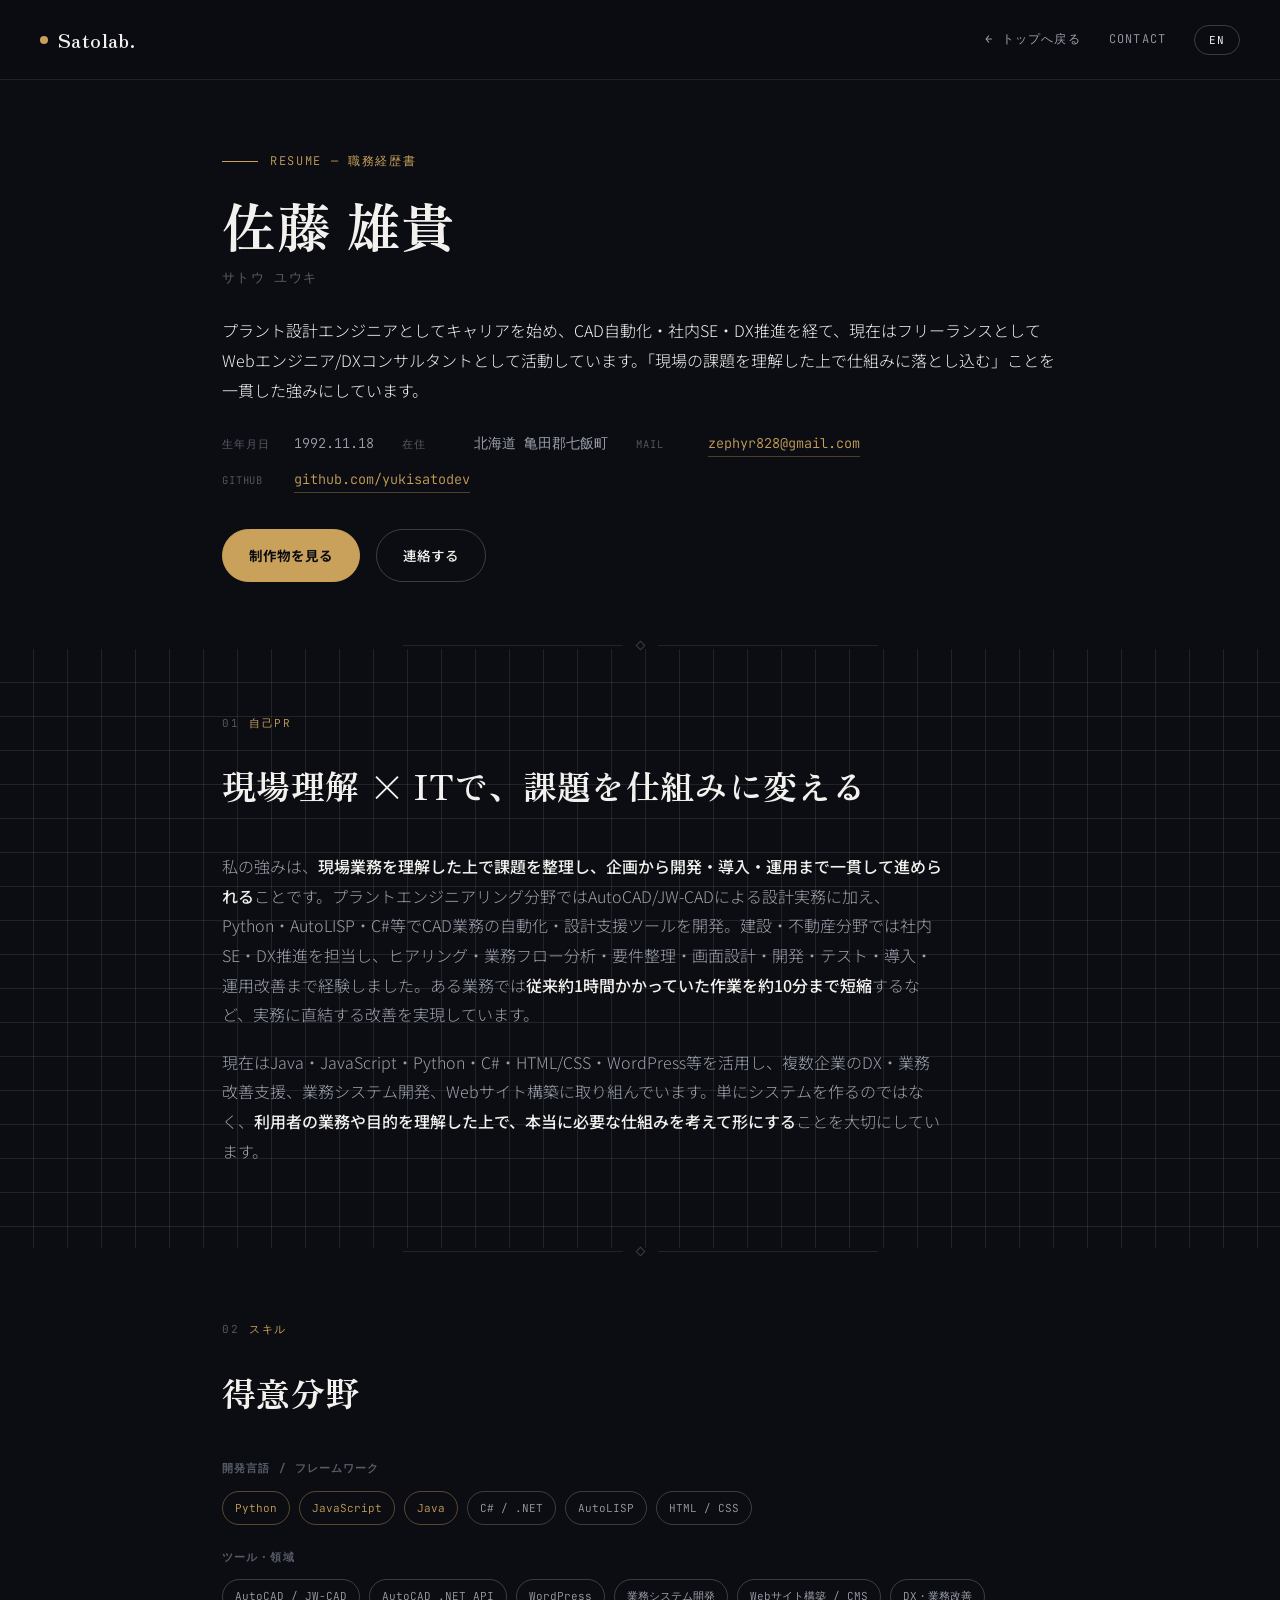
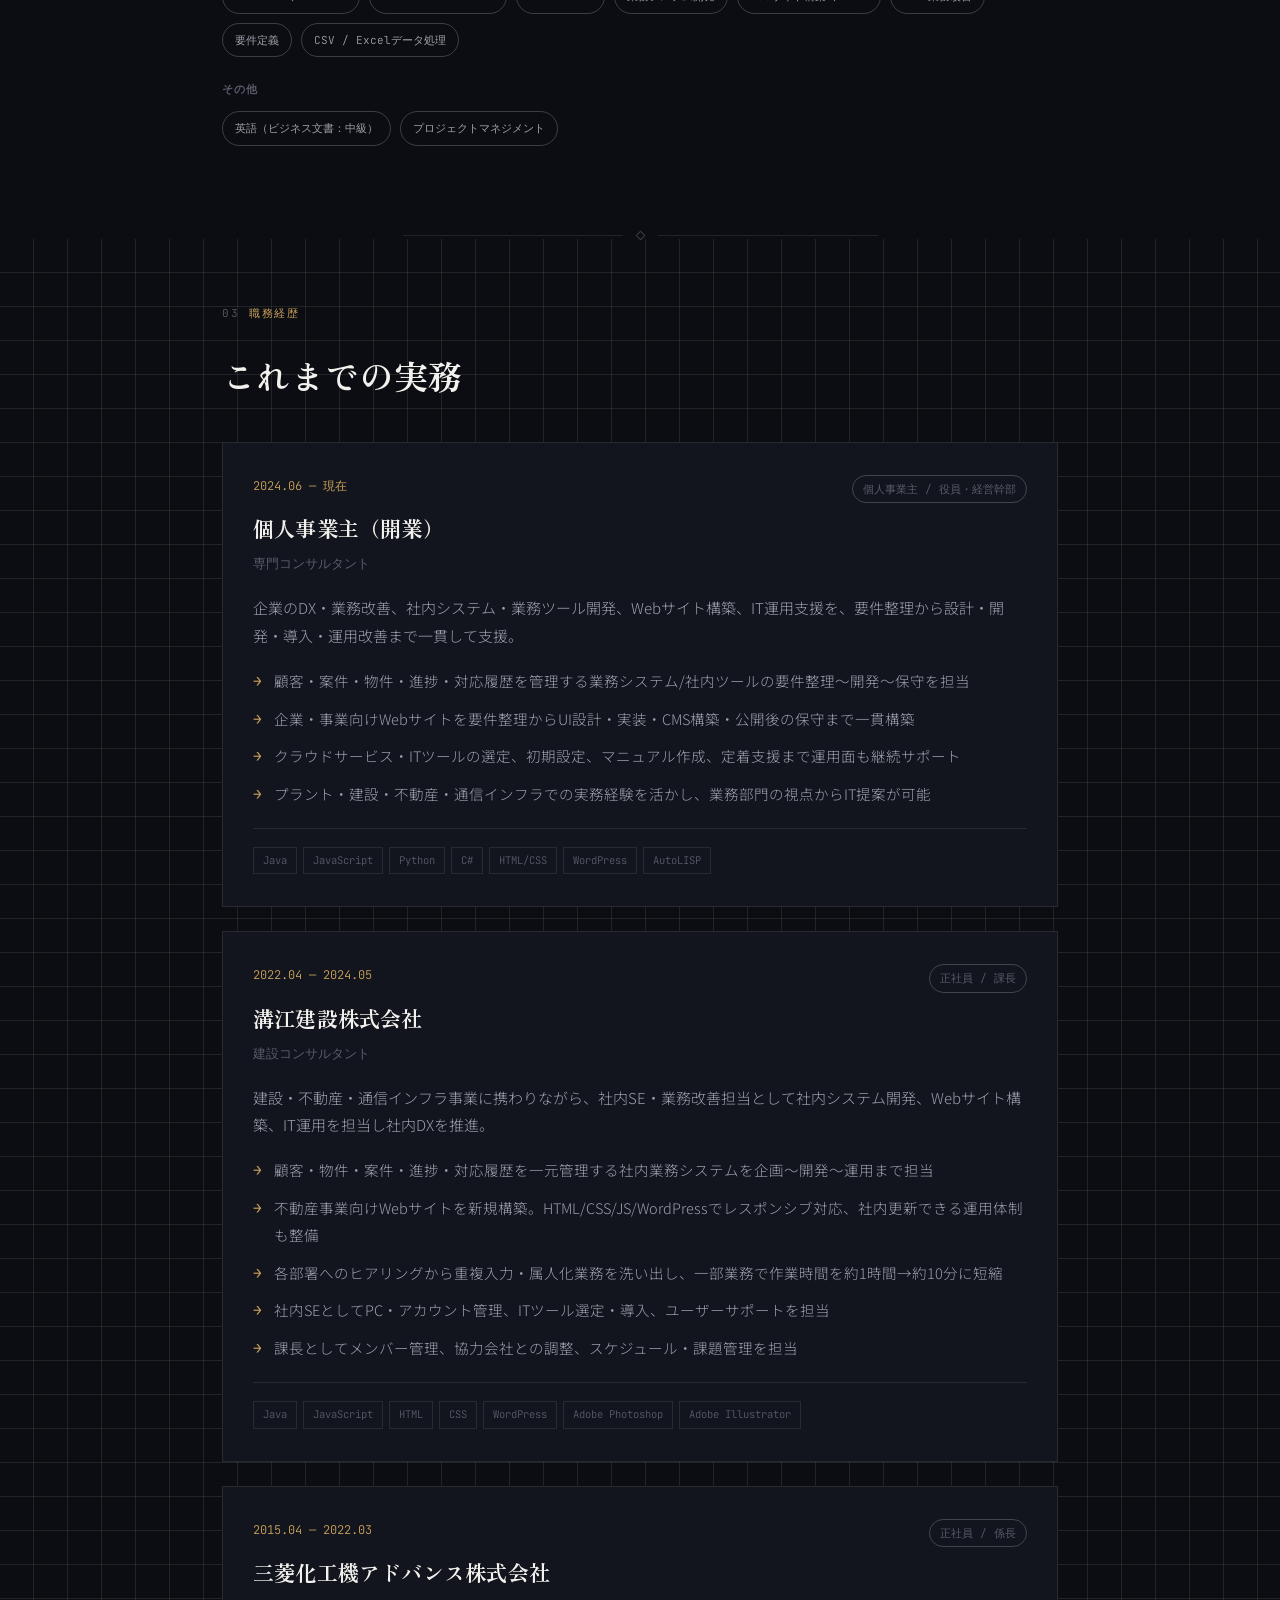
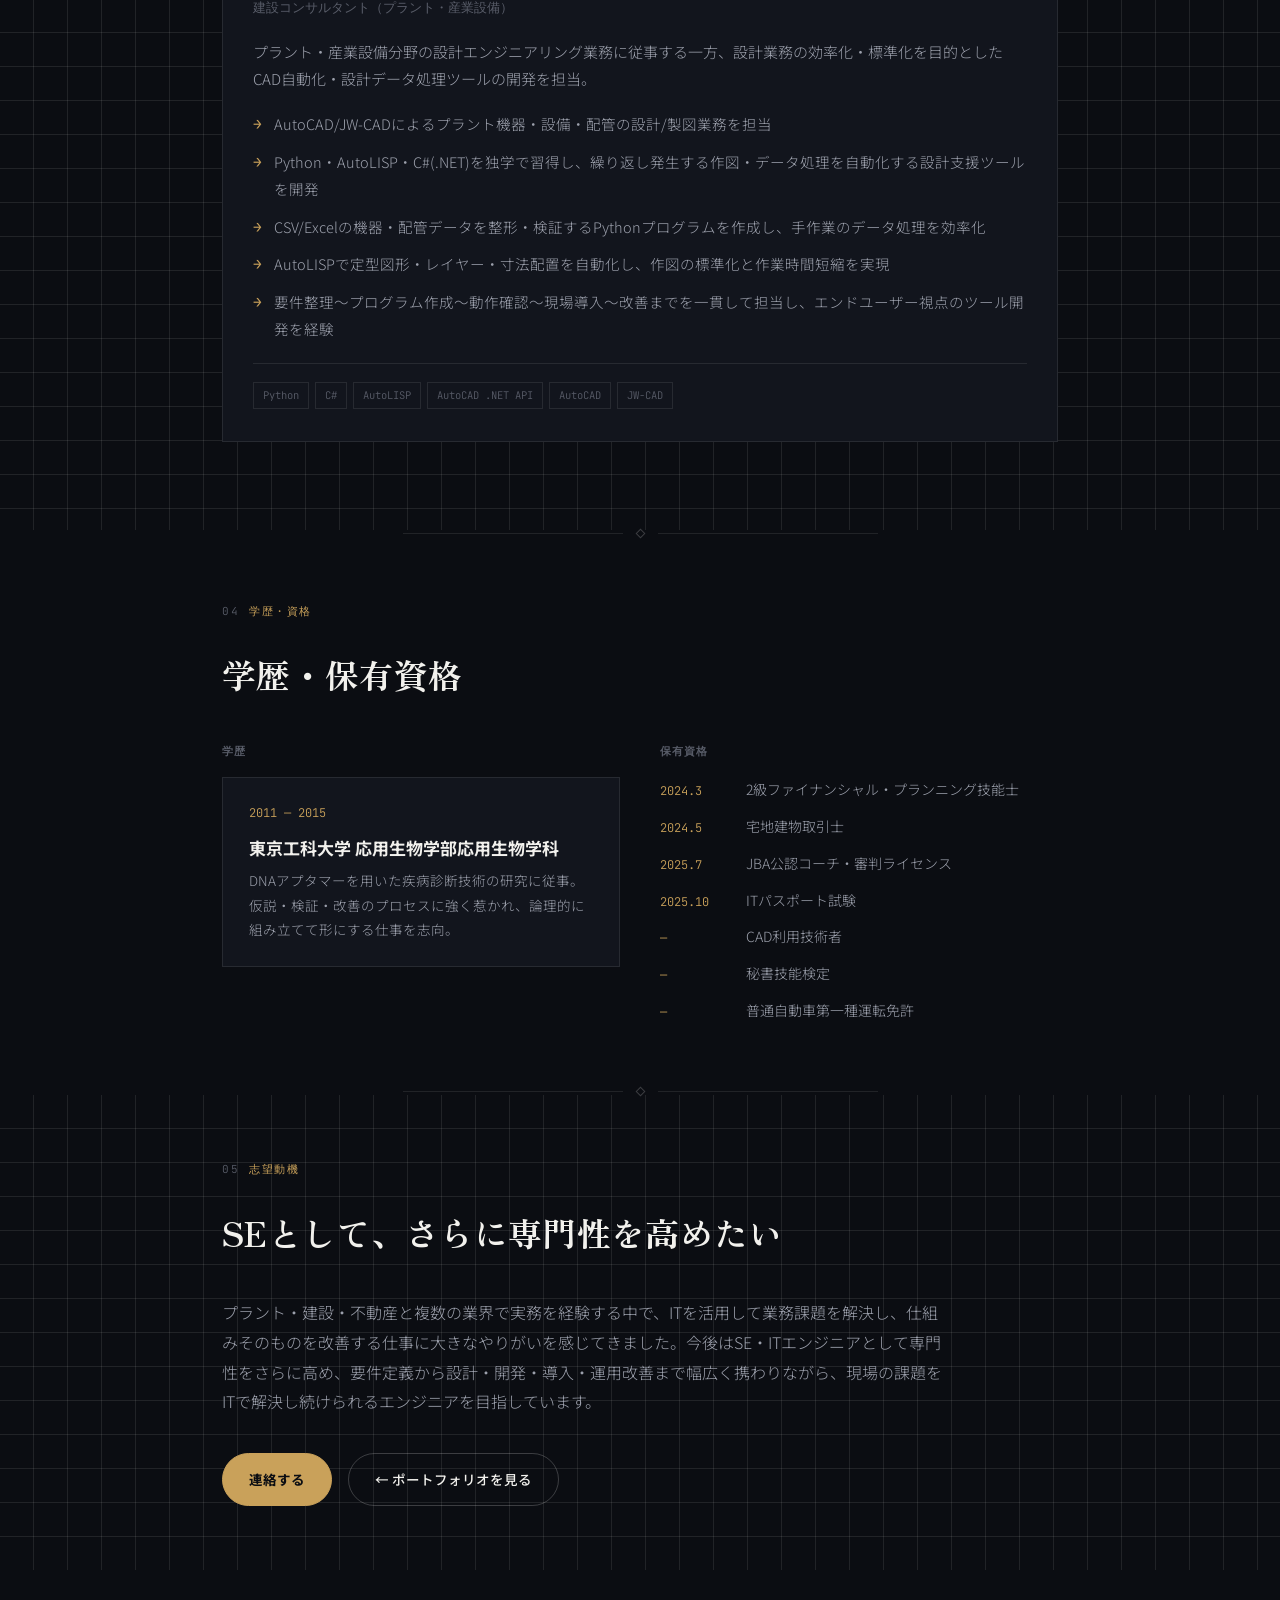
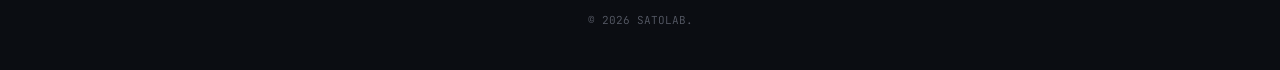
==== resume.html @ 54c731e6 "Add detailed resume page linked from About section Adds resume.html with full work history, skills, " ====
<!DOCTYPE html>
<html lang="ja">
<head>
<meta charset="UTF-8">
<meta name="viewport" content="width=device-width, initial-scale=1.0">
<title>Resume | Satolab.</title>
<meta name="description" content="佐藤雄貴 職務経歴書 — プラント設計エンジニアから社内SE・DX推進、フリーランスのWebエンジニアへ。">
<link rel="preconnect" href="https://fonts.googleapis.com">
<link rel="preconnect" href="https://fonts.gstatic.com" crossorigin>
<link href="https://fonts.googleapis.com/css2?family=Zen+Old+Mincho:wght@500;700;900&family=Noto+Sans+JP:wght@300;400;500;700&family=JetBrains+Mono:wght@400;500;700&display=swap" rel="stylesheet">
<style>
  :root{
    --bg:#0B0D12;
    --panel:#12151D;
    --panel-2:#171B26;
    --ink:#F2F1ED;
    --ink-muted:#9CA0AC;
    --ink-faint:#585C68;
    --line: rgba(255,255,255,0.09);
    --line-strong: rgba(255,255,255,0.20);
    --accent:#C9A15A;
    --accent-soft: rgba(201,161,90,0.14);
    --steel:#6E93E8;
    --term-green:#8FD7A4;
    --radius:3px;
    --maxw:900px;
  }
  *{box-sizing:border-box;}
  html{scroll-behavior:smooth;}
  body{
    margin:0; background:var(--bg); color:var(--ink);
    font-family:'Noto Sans JP',sans-serif; font-weight:300;
    line-height:1.85; -webkit-font-smoothing:antialiased;
  }
  body.lang-en .ja{display:none;}
  body.lang-en .en{display:inline;}
  body:not(.lang-en) .en{display:none;}
  body.lang-en .ja-block{display:none;}
  body:not(.lang-en) .en-block{display:none;}

  ::selection{ background:var(--accent); color:#0B0D12; }

  h1,h2,h3,.display{
    font-family:'Zen Old Mincho',serif; font-weight:700; margin:0; letter-spacing:0.01em;
  }
  .mono{ font-family:'JetBrains Mono',monospace; }
  a{ color:inherit; }

  .reveal{ opacity:0; transform:translateY(26px); transition:opacity .8s ease, transform .8s ease; }
  .reveal.show{ opacity:1; transform:translateY(0); }
  @media (prefers-reduced-motion: reduce){ .reveal{ opacity:1; transform:none; transition:none; } }

  /* nav */
  .progress-line{
    position:fixed; top:0; left:0; height:2px; background:linear-gradient(90deg, var(--accent), var(--steel));
    z-index:70; width:0%; transition: width .1s linear;
  }
  nav{
    position:fixed; top:0; left:0; right:0; z-index:60;
    display:flex; align-items:center; justify-content:space-between;
    padding:22px 40px;
    background: rgba(11,13,18,0.82); backdrop-filter: blur(10px);
    border-bottom:1px solid var(--line);
  }
  .brand{
    font-family:'Zen Old Mincho',serif; font-weight:700; font-size:19px; letter-spacing:0.02em;
    display:flex; align-items:center; gap:10px; text-decoration:none; color:var(--ink);
  }
  .brand .mark{ width:8px; height:8px; border-radius:50%; background:var(--accent); display:inline-block; }
  .nav-links{ display:flex; gap:28px; align-items:center; }
  .nav-links a{
    text-decoration:none; color:var(--ink-muted); font-size:12px;
    font-family:'JetBrains Mono',monospace; letter-spacing:0.1em; text-transform:uppercase;
    transition: color .25s ease;
  }
  .nav-links a:hover{ color:var(--accent); }
  #langToggle{
    background:transparent; border:1px solid var(--line-strong); color:var(--ink);
    font-family:'JetBrains Mono',monospace; font-size:11px; letter-spacing:0.08em;
    padding:7px 14px; cursor:pointer; border-radius:999px; transition:all .25s ease;
  }
  #langToggle:hover{ border-color:var(--accent); color:var(--accent); }
  #langToggle:focus-visible, a:focus-visible, button:focus-visible{ outline:2px solid var(--steel); outline-offset:2px; }
  @media (max-width:560px){ .nav-links a{ display:none; } }

  /* header */
  .rhead{ max-width:var(--maxw); margin:0 auto; padding:150px 32px 60px; }
  .rhead-eyebrow{
    font-family:'JetBrains Mono',monospace; font-size:12px; letter-spacing:0.14em; color:var(--accent);
    display:flex; align-items:center; gap:12px; margin-bottom:22px;
  }
  .rhead-eyebrow .rule{ width:36px; height:1px; background:var(--accent); }
  .rhead h1{ font-size:clamp(34px,6vw,54px); line-height:1.15; margin-bottom:10px; }
  .rhead .kana{ font-family:'JetBrains Mono',monospace; font-size:13px; color:var(--ink-faint); letter-spacing:0.1em; margin-bottom:26px; }
  .meta-row{ display:flex; flex-wrap:wrap; gap:10px 28px; margin-top:26px; }
  .meta-item{ font-size:13.5px; color:var(--ink-muted); display:flex; gap:8px; align-items:baseline; }
  .meta-item .k{ font-family:'JetBrains Mono',monospace; font-size:10.5px; color:var(--ink-faint); letter-spacing:0.08em; text-transform:uppercase; min-width:64px; display:inline-block; }
  .meta-item a{ color:var(--accent); text-decoration:none; border-bottom:1px solid rgba(201,161,90,0.35); }
  .meta-item a:hover{ border-color:var(--accent); }
  .hero-ctas{ display:flex; gap:16px; margin-top:36px; flex-wrap:wrap; }
  .btn{
    display:inline-flex; align-items:center; gap:10px;
    padding:13px 26px; border-radius:999px; border:1px solid var(--line-strong);
    font-size:13.5px; font-weight:500; text-decoration:none; cursor:pointer;
    background:transparent; color:var(--ink);
    transition: border-color .25s ease, transform .25s ease, background .25s ease;
  }
  .btn:hover{ border-color:var(--accent); transform:translateY(-2px); }
  .btn.primary{ background:var(--accent); color:#0B0D12; border-color:var(--accent); font-weight:700; }
  .btn.primary:hover{ background:#dab46c; }

  /* fine grid texture */
  .texture{
    background-image:
      linear-gradient(var(--line) 1px, transparent 1px),
      linear-gradient(90deg, var(--line) 1px, transparent 1px);
    background-size: 34px 34px;
    background-position: -1px -1px;
  }

  /* sections */
  .sheet{ max-width:var(--maxw); margin:0 auto; padding:64px 32px; }
  .divider{
    display:flex; align-items:center; justify-content:center; gap:14px;
    padding:0; max-width:var(--maxw); margin:0 auto;
  }
  .divider .seg{ height:1px; flex:1; background:var(--line); max-width:220px; }
  .divider .diamond{ width:7px; height:7px; border:1px solid var(--line-strong); transform:rotate(45deg); }
  .eyebrow{
    font-family:'JetBrains Mono',monospace; font-size:11px; letter-spacing:0.14em; color:var(--accent);
    display:flex; align-items:center; gap:10px; margin-bottom:22px; text-transform:uppercase;
  }
  .eyebrow .n{ color:var(--ink-faint); }
  .sec-title{ font-size:clamp(24px,3.4vw,34px); margin-bottom:34px; }

  .lead p{ color:var(--ink-muted); font-size:16px; margin:0 0 18px; max-width:720px; }
  .lead strong{ color:var(--ink); font-weight:500; }

  .tag-row{ display:flex; flex-wrap:wrap; gap:9px; }
  .tag{
    font-family:'JetBrains Mono',monospace; font-size:11px; color:var(--ink-muted);
    border:1px solid var(--line-strong); padding:6px 12px; border-radius:999px;
  }
  .tag.strong{ color:var(--accent); border-color:rgba(201,161,90,0.4); }
  .skill-group{ margin-bottom:22px; }
  .skill-group h4{
    font-family:'JetBrains Mono',monospace; font-size:11px; letter-spacing:0.1em; color:var(--ink-faint);
    text-transform:uppercase; margin:0 0 12px; font-weight:700;
  }

  /* job cards */
  .job{
    border:1px solid var(--line); background:var(--panel);
    padding:32px 30px; margin-bottom:24px;
  }
  .job-top{ display:flex; flex-wrap:wrap; justify-content:space-between; gap:12px 24px; margin-bottom:6px; }
  .job-period{ font-family:'JetBrains Mono',monospace; font-size:12px; color:var(--accent); }
  .job-role{ font-family:'JetBrains Mono',monospace; font-size:11px; color:var(--ink-faint); border:1px solid var(--line-strong); padding:3px 10px; border-radius:999px; }
  .job h3{ font-size:21px; margin:2px 0 4px; font-weight:700; }
  .job .company-sub{ font-size:13px; color:var(--ink-faint); margin-bottom:18px; }
  .job .lede{ color:var(--ink-muted); font-size:15px; margin:0 0 18px; }
  .achieve-list{ list-style:none; margin:0; padding:0; display:flex; flex-direction:column; gap:11px; }
  .achieve-list li{ display:flex; gap:12px; align-items:flex-start; font-size:14.5px; color:var(--ink-muted); }
  .achieve-list li::before{ content:"→"; color:var(--accent); flex:0 0 auto; font-family:'JetBrains Mono',monospace; }
  .job .stack-row{ margin-top:20px; padding-top:18px; border-top:1px solid var(--line); display:flex; flex-wrap:wrap; gap:6px; }
  .job .stack-row span{ font-family:'JetBrains Mono',monospace; font-size:10.5px; color:var(--ink-faint); border:1px solid var(--line); padding:3px 9px; }

  /* education / quals */
  .quals-list{ list-style:none; margin:0; padding:0; display:flex; flex-direction:column; gap:11px; }
  .quals-list li{ display:flex; gap:18px; align-items:baseline; font-size:14px; }
  .quals-list .date{ flex:0 0 68px; color:var(--accent); font-size:12px; }
  .quals-list .label{ color:var(--ink-muted); }

  .edu-block{ border:1px solid var(--line); background:var(--panel); padding:24px 26px; margin-bottom:28px; }
  .edu-block .period{ font-family:'JetBrains Mono',monospace; font-size:12px; color:var(--accent); margin-bottom:8px; }
  .edu-block h4{ font-size:17px; margin:0 0 4px; font-weight:700; }
  .edu-block p{ color:var(--ink-muted); font-size:13.5px; margin:0; }

  .two-col{ display:grid; grid-template-columns:1fr 1fr; gap:40px; }
  @media (max-width:700px){ .two-col{ grid-template-columns:1fr; } }

  footer{ text-align:center; padding:40px; color:var(--ink-faint); font-family:'JetBrains Mono',monospace; font-size:11px; }
</style>
</head>
<body>

<div class="progress-line" id="progressLine"></div>
<nav>
  <a class="brand" href="index.html"><span class="mark"></span>Satolab.</a>
  <div class="nav-links">
    <a href="index.html"><span class="ja">← トップへ戻る</span><span class="en">← Back to Home</span></a>
    <a href="index.html#contact"><span class="ja">Contact</span><span class="en">Contact</span></a>
    <button id="langToggle">EN</button>
  </div>
</nav>

<div class="rhead">
  <div class="rhead-eyebrow"><span class="rule"></span><span class="ja">RESUME — 職務経歴書</span><span class="en">RESUME</span></div>
  <h1><span class="ja">佐藤 雄貴</span><span class="en">Yuki Sato</span></h1>
  <div class="kana mono ja-block">サトウ ユウキ</div>
  <p class="lead" style="margin-top:6px;">
    <span class="ja">プラント設計エンジニアとしてキャリアを始め、CAD自動化・社内SE・DX推進を経て、現在はフリーランスとしてWebエンジニア/DXコンサルタントとして活動しています。「現場の課題を理解した上で仕組みに落とし込む」ことを一貫した強みにしています。</span>
    <span class="en">Started my career as a plant design engineer, moved through CAD automation and in-house DX roles, and now work freelance as a web engineer / DX consultant. My consistent strength: understanding a problem on the ground, then turning it into a working system.</span>
  </p>
  <div class="meta-row mono">
    <span class="meta-item"><span class="k ja">生年月日</span><span class="k en">Born</span>1992.11.18</span>
    <span class="meta-item"><span class="k ja">在住</span><span class="k en">Location</span><span class="ja">北海道 亀田郡七飯町</span><span class="en">Hokkaido, Japan</span></span>
    <span class="meta-item"><span class="k ja">Mail</span><span class="k en">Mail</span><a href="mailto:zephyr828@gmail.com">zephyr828@gmail.com</a></span>
    <span class="meta-item"><span class="k ja">GitHub</span><span class="k en">GitHub</span><a href="https://github.com/yukisatodev" target="_blank" rel="noopener">github.com/yukisatodev</a></span>
  </div>
  <div class="hero-ctas">
    <a href="index.html#works" class="btn primary"><span class="ja">制作物を見る</span><span class="en">See my works</span></a>
    <a href="mailto:zephyr828@gmail.com" class="btn"><span class="ja">連絡する</span><span class="en">Get in touch</span></a>
  </div>
</div>

<div class="divider"><span class="seg"></span><span class="diamond"></span><span class="seg"></span></div>
<section class="texture">
  <div class="sheet">
    <div class="eyebrow"><span class="n">01</span><span class="ja">自己PR</span><span class="en">SUMMARY</span></div>
    <h2 class="sec-title reveal"><span class="ja">現場理解 × ITで、課題を仕組みに変える</span><span class="en">Turning field problems into working systems</span></h2>
    <div class="lead reveal">
      <p class="ja">私の強みは、<strong>現場業務を理解した上で課題を整理し、企画から開発・導入・運用まで一貫して進められる</strong>ことです。プラントエンジニアリング分野ではAutoCAD/JW-CADによる設計実務に加え、Python・AutoLISP・C#等でCAD業務の自動化・設計支援ツールを開発。建設・不動産分野では社内SE・DX推進を担当し、ヒアリング・業務フロー分析・要件整理・画面設計・開発・テスト・導入・運用改善まで経験しました。ある業務では<strong>従来約1時間かかっていた作業を約10分まで短縮</strong>するなど、実務に直結する改善を実現しています。</p>
      <p class="ja">現在はJava・JavaScript・Python・C#・HTML/CSS・WordPress等を活用し、複数企業のDX・業務改善支援、業務システム開発、Webサイト構築に取り組んでいます。単にシステムを作るのではなく、<strong>利用者の業務や目的を理解した上で、本当に必要な仕組みを考えて形にする</strong>ことを大切にしています。</p>
      <p class="en">My strength is understanding how work actually gets done on the ground, then carrying that understanding through planning, development, rollout, and operation as one continuous thread. In plant engineering I designed with AutoCAD/JW-CAD and built CAD-automation tools in Python, AutoLISP, and C#. In construction/real-estate I ran in-house DX projects end to end — interviews, workflow analysis, requirements, screen design, build, test, rollout, and iteration — cutting one recurring task from roughly an hour to about ten minutes.</p>
      <p class="en">Today I work across Java, JavaScript, Python, C#, HTML/CSS, and WordPress, supporting DX and process improvement, building internal systems, and shipping websites for multiple clients. I don't just build what's asked — I take the time to understand what a system is actually for before deciding what to build.</p>
    </div>
  </div>
</section>

<div class="divider"><span class="seg"></span><span class="diamond"></span><span class="seg"></span></div>
<section>
  <div class="sheet">
    <div class="eyebrow"><span class="n">02</span><span class="ja">スキル</span><span class="en">SKILLS</span></div>
    <h2 class="sec-title reveal"><span class="ja">得意分野</span><span class="en">Core Skills</span></h2>
    <div class="reveal">
      <div class="skill-group">
        <h4><span class="ja">開発言語 / フレームワーク</span><span class="en">Languages</span></h4>
        <div class="tag-row">
          <span class="tag strong">Python</span><span class="tag strong">JavaScript</span><span class="tag strong">Java</span>
          <span class="tag">C# / .NET</span><span class="tag">AutoLISP</span><span class="tag">HTML / CSS</span>
        </div>
      </div>
      <div class="skill-group">
        <h4><span class="ja">ツール・領域</span><span class="en">Tools / Domains</span></h4>
        <div class="tag-row">
          <span class="tag">AutoCAD / JW-CAD</span><span class="tag">AutoCAD .NET API</span><span class="tag">WordPress</span>
          <span class="tag"><span class="ja">業務システム開発</span><span class="en">Business Systems</span></span><span class="tag"><span class="ja">Webサイト構築 / CMS</span><span class="en">Websites / CMS</span></span><span class="tag"><span class="ja">DX・業務改善</span><span class="en">DX / Process Improvement</span></span>
          <span class="tag"><span class="ja">要件定義</span><span class="en">Requirements Definition</span></span><span class="tag"><span class="ja">CSV / Excelデータ処理</span><span class="en">CSV / Excel Data Processing</span></span>
        </div>
      </div>
      <div class="skill-group">
        <h4><span class="ja">その他</span><span class="en">Other</span></h4>
        <div class="tag-row">
          <span class="tag"><span class="ja">英語（ビジネス文書：中級）</span><span class="en">English (business docs: intermediate)</span></span><span class="tag"><span class="ja">プロジェクトマネジメント</span><span class="en">Project Management</span></span>
        </div>
      </div>
    </div>
  </div>
</section>

<div class="divider"><span class="seg"></span><span class="diamond"></span><span class="seg"></span></div>
<section class="texture">
  <div class="sheet">
    <div class="eyebrow"><span class="n">03</span><span class="ja">職務経歴</span><span class="en">WORK EXPERIENCE</span></div>
    <h2 class="sec-title reveal"><span class="ja">これまでの実務</span><span class="en">Experience</span></h2>

    <article class="job reveal">
      <div class="job-top">
        <span class="job-period mono">2024.06 — <span class="ja">現在</span><span class="en">Present</span></span>
        <span class="job-role"><span class="ja">個人事業主 / 役員・経営幹部</span><span class="en">Freelance / Principal</span></span>
      </div>
      <h3><span class="ja">個人事業主（開業）</span><span class="en">Independent Freelancer</span></h3>
      <div class="company-sub mono"><span class="ja">専門コンサルタント</span><span class="en">Professional Consulting</span></div>
      <p class="lede">
        <span class="ja">企業のDX・業務改善、社内システム・業務ツール開発、Webサイト構築、IT運用支援を、要件整理から設計・開発・導入・運用改善まで一貫して支援。</span>
        <span class="en">Independently supporting multiple clients' DX and process improvement — from requirements through design, build, rollout, and ongoing operation of internal tools and websites.</span>
      </p>
      <ul class="achieve-list">
        <li><span class="ja">顧客・案件・物件・進捗・対応履歴を管理する業務システム/社内ツールの要件整理〜開発〜保守を担当</span><span class="en">Own requirements, build, and maintenance for client/case-management tools tracking customers, projects, and history</span></li>
        <li><span class="ja">企業・事業向けWebサイトを要件整理からUI設計・実装・CMS構築・公開後の保守まで一貫構築</span><span class="en">Deliver company websites end to end — requirements, UI, HTML/CSS/JS implementation, CMS, and post-launch upkeep</span></li>
        <li><span class="ja">クラウドサービス・ITツールの選定、初期設定、マニュアル作成、定着支援まで運用面も継続サポート</span><span class="en">Select and roll out cloud/IT tools, including setup, documentation, and adoption support</span></li>
        <li><span class="ja">プラント・建設・不動産・通信インフラでの実務経験を活かし、業務部門の視点からIT提案が可能</span><span class="en">Bring hands-on experience across plant, construction, real-estate, and telecom-infra sectors to every engagement</span></li>
      </ul>
      <div class="stack-row mono"><span>Java</span><span>JavaScript</span><span>Python</span><span>C#</span><span>HTML/CSS</span><span>WordPress</span><span>AutoLISP</span></div>
    </article>

    <article class="job reveal">
      <div class="job-top">
        <span class="job-period mono">2022.04 — 2024.05</span>
        <span class="job-role"><span class="ja">正社員 / 課長</span><span class="en">Full-time / Manager</span></span>
      </div>
      <h3><span class="ja">溝江建設株式会社</span><span class="en">Mizoe Construction Co., Ltd.</span></h3>
      <div class="company-sub mono"><span class="ja">建設コンサルタント</span><span class="en">Construction Consulting</span></div>
      <p class="lede">
        <span class="ja">建設・不動産・通信インフラ事業に携わりながら、社内SE・業務改善担当として社内システム開発、Webサイト構築、IT運用を担当し社内DXを推進。</span>
        <span class="en">Served as the in-house SE / process-improvement lead across construction, real estate, and telecom infrastructure, driving internal DX.</span>
      </p>
      <ul class="achieve-list">
        <li><span class="ja">顧客・物件・案件・進捗・対応履歴を一元管理する社内業務システムを企画〜開発〜運用まで担当</span><span class="en">Planned, built, and ran an internal system consolidating customer, property, project, and status data</span></li>
        <li><span class="ja">不動産事業向けWebサイトを新規構築。HTML/CSS/JS/WordPressでレスポンシブ対応、社内更新できる運用体制も整備</span><span class="en">Built a new responsive real-estate website with WordPress, and set up an in-house update workflow</span></li>
        <li><span class="ja">各部署へのヒアリングから重複入力・属人化業務を洗い出し、一部業務で作業時間を約1時間→約10分に短縮</span><span class="en">Identified duplicated/siloed work through interviews and cut one recurring task from ~1 hour to ~10 minutes</span></li>
        <li><span class="ja">社内SEとしてPC・アカウント管理、ITツール選定・導入、ユーザーサポートを担当</span><span class="en">Managed PCs/accounts, selected and deployed IT tools, and supported end users</span></li>
        <li><span class="ja">課長としてメンバー管理、協力会社との調整、スケジュール・課題管理を担当</span><span class="en">As manager, led team members and coordinated schedules and issues with partner vendors</span></li>
      </ul>
      <div class="stack-row mono"><span>Java</span><span>JavaScript</span><span>HTML</span><span>CSS</span><span>WordPress</span><span>Adobe Photoshop</span><span>Adobe Illustrator</span></div>
    </article>

    <article class="job reveal">
      <div class="job-top">
        <span class="job-period mono">2015.04 — 2022.03</span>
        <span class="job-role"><span class="ja">正社員 / 係長</span><span class="en">Full-time / Section Chief</span></span>
      </div>
      <h3><span class="ja">三菱化工機アドバンス株式会社</span><span class="en">Mitsubishi Kakoki Advance Corp.</span></h3>
      <div class="company-sub mono"><span class="ja">建設コンサルタント（プラント・産業設備）</span><span class="en">Plant / Industrial Facility Engineering</span></div>
      <p class="lede">
        <span class="ja">プラント・産業設備分野の設計エンジニアリング業務に従事する一方、設計業務の効率化・標準化を目的としたCAD自動化・設計データ処理ツールの開発を担当。</span>
        <span class="en">Worked as a design engineer on plant and industrial equipment while independently building tools to automate and standardize the design workflow.</span>
      </p>
      <ul class="achieve-list">
        <li><span class="ja">AutoCAD/JW-CADによるプラント機器・設備・配管の設計/製図業務を担当</span><span class="en">Designed and drafted plant equipment, facilities, and piping using AutoCAD/JW-CAD</span></li>
        <li><span class="ja">Python・AutoLISP・C#(.NET)を独学で習得し、繰り返し発生する作図・データ処理を自動化する設計支援ツールを開発</span><span class="en">Self-taught Python, AutoLISP, and C#/.NET to build tools automating repetitive drafting and data-processing work</span></li>
        <li><span class="ja">CSV/Excelの機器・配管データを整形・検証するPythonプログラムを作成し、手作業のデータ処理を効率化</span><span class="en">Built Python scripts to validate and transform equipment/piping data from CSV and Excel, replacing manual processing</span></li>
        <li><span class="ja">AutoLISPで定型図形・レイヤー・寸法配置を自動化し、作図の標準化と作業時間短縮を実現</span><span class="en">Automated shape, layer, and dimension placement with AutoLISP to standardize drawings and cut turnaround time</span></li>
        <li><span class="ja">要件整理〜プログラム作成〜動作確認〜現場導入〜改善までを一貫して担当し、エンドユーザー視点のツール開発を経験</span><span class="en">Owned each tool end to end — requirements, build, verification, rollout, and iteration — with a strong end-user focus</span></li>
      </ul>
      <div class="stack-row mono"><span>Python</span><span>C#</span><span>AutoLISP</span><span>AutoCAD .NET API</span><span>AutoCAD</span><span>JW-CAD</span></div>
    </article>
  </div>
</section>

<div class="divider"><span class="seg"></span><span class="diamond"></span><span class="seg"></span></div>
<section>
  <div class="sheet">
    <div class="eyebrow"><span class="n">04</span><span class="ja">学歴・資格</span><span class="en">EDUCATION & CERTIFICATIONS</span></div>
    <h2 class="sec-title reveal"><span class="ja">学歴・保有資格</span><span class="en">Education & Qualifications</span></h2>
    <div class="two-col reveal">
      <div>
        <h4 class="mono" style="font-size:11px; letter-spacing:0.1em; color:var(--ink-faint); text-transform:uppercase; margin:0 0 16px;"><span class="ja">学歴</span><span class="en">Education</span></h4>
        <div class="edu-block">
          <div class="period mono">2011 — 2015</div>
          <h4><span class="ja">東京工科大学 応用生物学部応用生物学科</span><span class="en">Tokyo University of Technology — Applied Biosciences</span></h4>
          <p><span class="ja">DNAアプタマーを用いた疾病診断技術の研究に従事。仮説・検証・改善のプロセスに強く惹かれ、論理的に組み立てて形にする仕事を志向。</span><span class="en">Researched disease-diagnosis techniques using DNA aptamers — the hypothesis-test-improve cycle shaped my move toward engineering.</span></p>
        </div>
      </div>
      <div>
        <h4 class="mono" style="font-size:11px; letter-spacing:0.1em; color:var(--ink-faint); text-transform:uppercase; margin:0 0 16px;"><span class="ja">保有資格</span><span class="en">Certifications</span></h4>
        <ul class="quals-list">
          <li><span class="date mono">2024.3</span><span class="label"><span class="ja">2級ファイナンシャル・プランニング技能士</span><span class="en">Financial Planning Technician, Grade 2</span></span></li>
          <li><span class="date mono">2024.5</span><span class="label"><span class="ja">宅地建物取引士</span><span class="en">Licensed Real Estate Transaction Manager</span></span></li>
          <li><span class="date mono">2025.7</span><span class="label"><span class="ja">JBA公認コーチ・審判ライセンス</span><span class="en">JBA Certified Coach / Referee License</span></span></li>
          <li><span class="date mono">2025.10</span><span class="label"><span class="ja">ITパスポート試験</span><span class="en">IT Passport Exam</span></span></li>
          <li><span class="date mono">—</span><span class="label"><span class="ja">CAD利用技術者</span><span class="en">CAD Practitioner Certification</span></span></li>
          <li><span class="date mono">—</span><span class="label"><span class="ja">秘書技能検定</span><span class="en">Secretarial Skills Certification</span></span></li>
          <li><span class="date mono">—</span><span class="label"><span class="ja">普通自動車第一種運転免許</span><span class="en">Standard Driver's License</span></span></li>
        </ul>
      </div>
    </div>
  </div>
</section>

<div class="divider"><span class="seg"></span><span class="diamond"></span><span class="seg"></span></div>
<section class="texture">
  <div class="sheet">
    <div class="eyebrow"><span class="n">05</span><span class="ja">志望動機</span><span class="en">WHAT I'M LOOKING FOR</span></div>
    <h2 class="sec-title reveal"><span class="ja">SEとして、さらに専門性を高めたい</span><span class="en">Growing further as a software engineer</span></h2>
    <div class="lead reveal">
      <p class="ja">プラント・建設・不動産と複数の業界で実務を経験する中で、ITを活用して業務課題を解決し、仕組みそのものを改善する仕事に大きなやりがいを感じてきました。今後はSE・ITエンジニアとして専門性をさらに高め、要件定義から設計・開発・導入・運用改善まで幅広く携わりながら、現場の課題をITで解決し続けられるエンジニアを目指しています。</span>
      <p class="en">Across plant engineering, construction, and real estate, I've found the most reward in solving business problems through IT and improving the systems themselves. I want to keep deepening my expertise as an SE — staying involved end to end, from requirements through design, build, rollout, and continuous improvement — and keep solving problems on the ground through technology.</p>
    </div>
    <div class="hero-ctas reveal">
      <a href="mailto:zephyr828@gmail.com" class="btn primary"><span class="ja">連絡する</span><span class="en">Get in touch</span></a>
      <a href="index.html" class="btn"><span class="ja">← ポートフォリオを見る</span><span class="en">← View portfolio</span></a>
    </div>
  </div>
</section>

<footer>
  <span class="ja">© 2026 SATOLAB.</span>
  <span class="en">© 2026 SATOLAB.</span>
</footer>

<script>
"use strict";
(function initLangToggle(){
  var btn = document.getElementById('langToggle');
  if (!btn) return;
  btn.addEventListener('click', function(){
    var isEn = document.body.classList.toggle('lang-en');
    btn.textContent = isEn ? 'JA' : 'EN';
    document.documentElement.lang = isEn ? 'en' : 'ja';
  });
})();
(function initRevealOnScroll(){
  var io = new IntersectionObserver(function(entries){
    entries.forEach(function(entry){ if (entry.isIntersecting) entry.target.classList.add('show'); });
  }, { threshold: 0.12 });
  document.querySelectorAll('.reveal').forEach(function(el){ io.observe(el); });
})();
(function initProgressLine(){
  var progressLine = document.getElementById('progressLine');
  if (!progressLine) return;
  window.addEventListener('scroll', function(){
    var h = document.documentElement;
    var scrolled = (h.scrollTop / (h.scrollHeight - h.clientHeight)) * 100;
    progressLine.style.width = scrolled + '%';
  });
})();
</script>
</body>
</html>
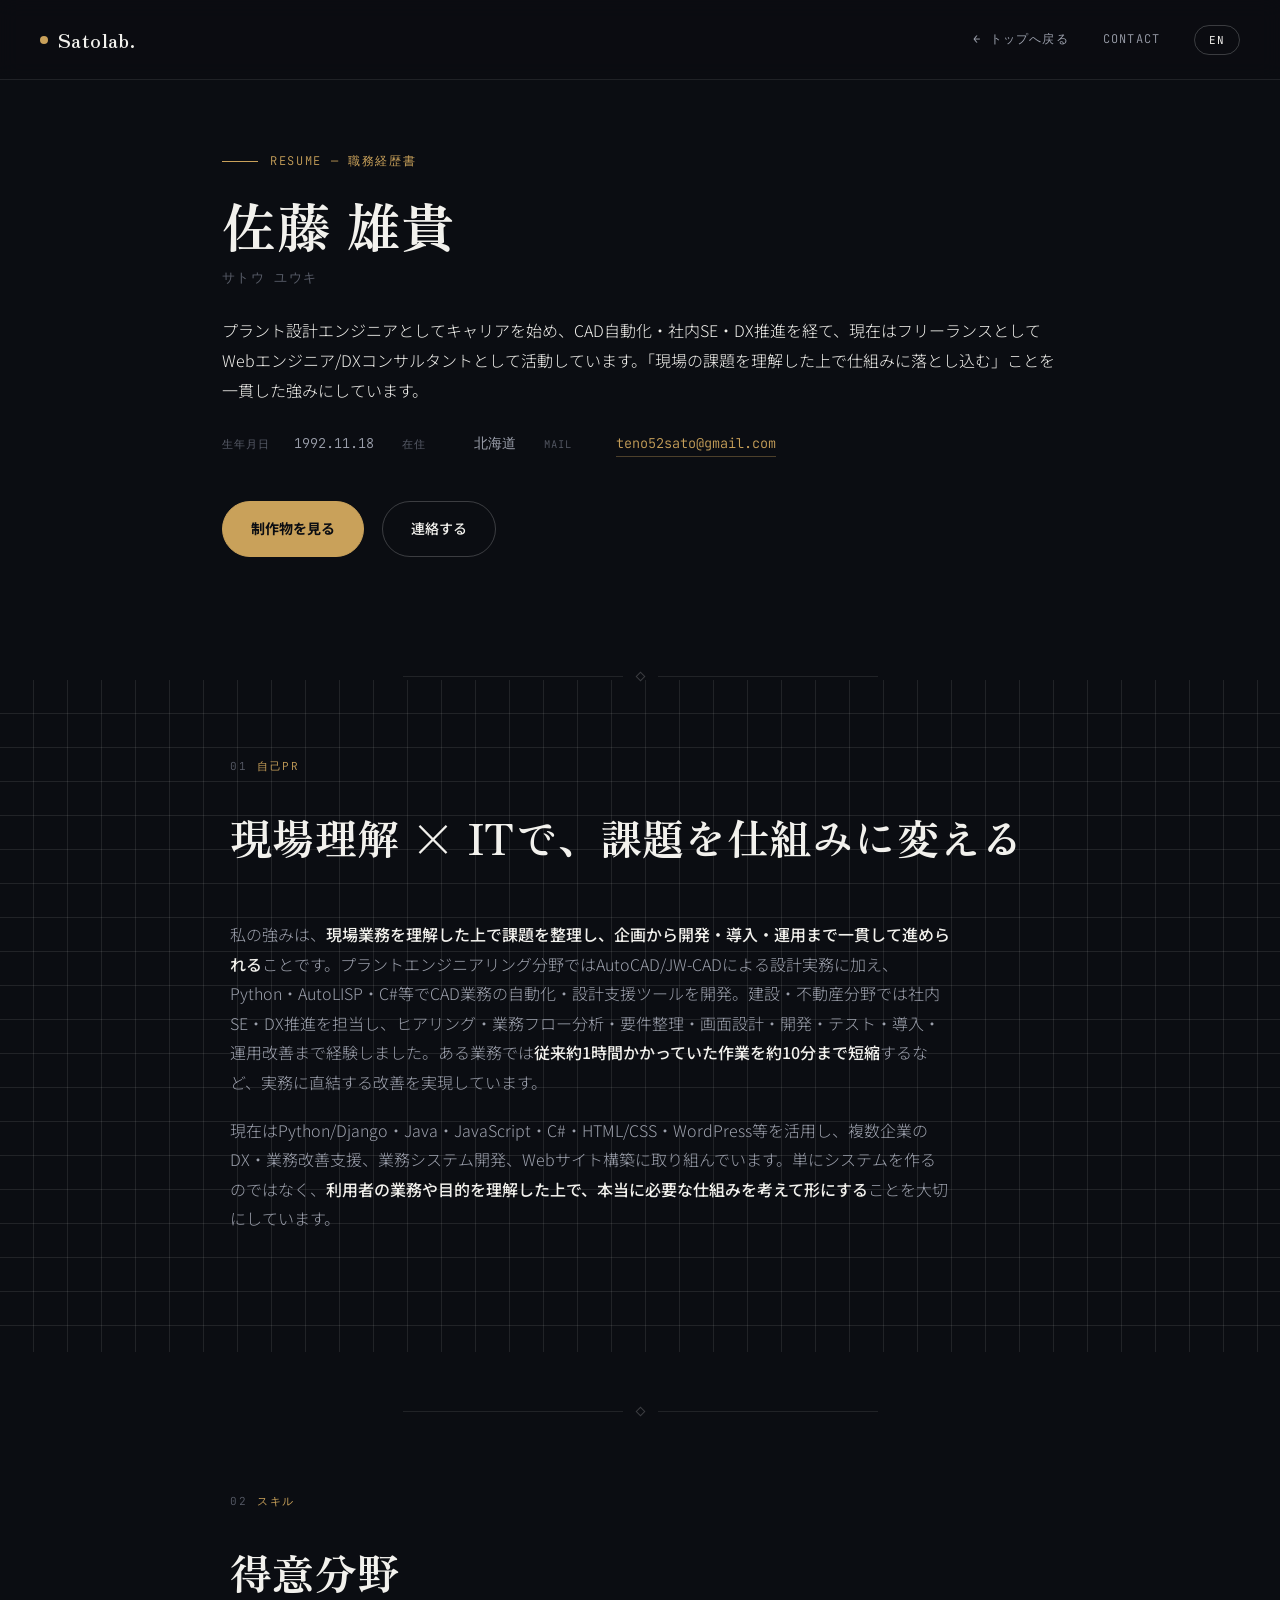
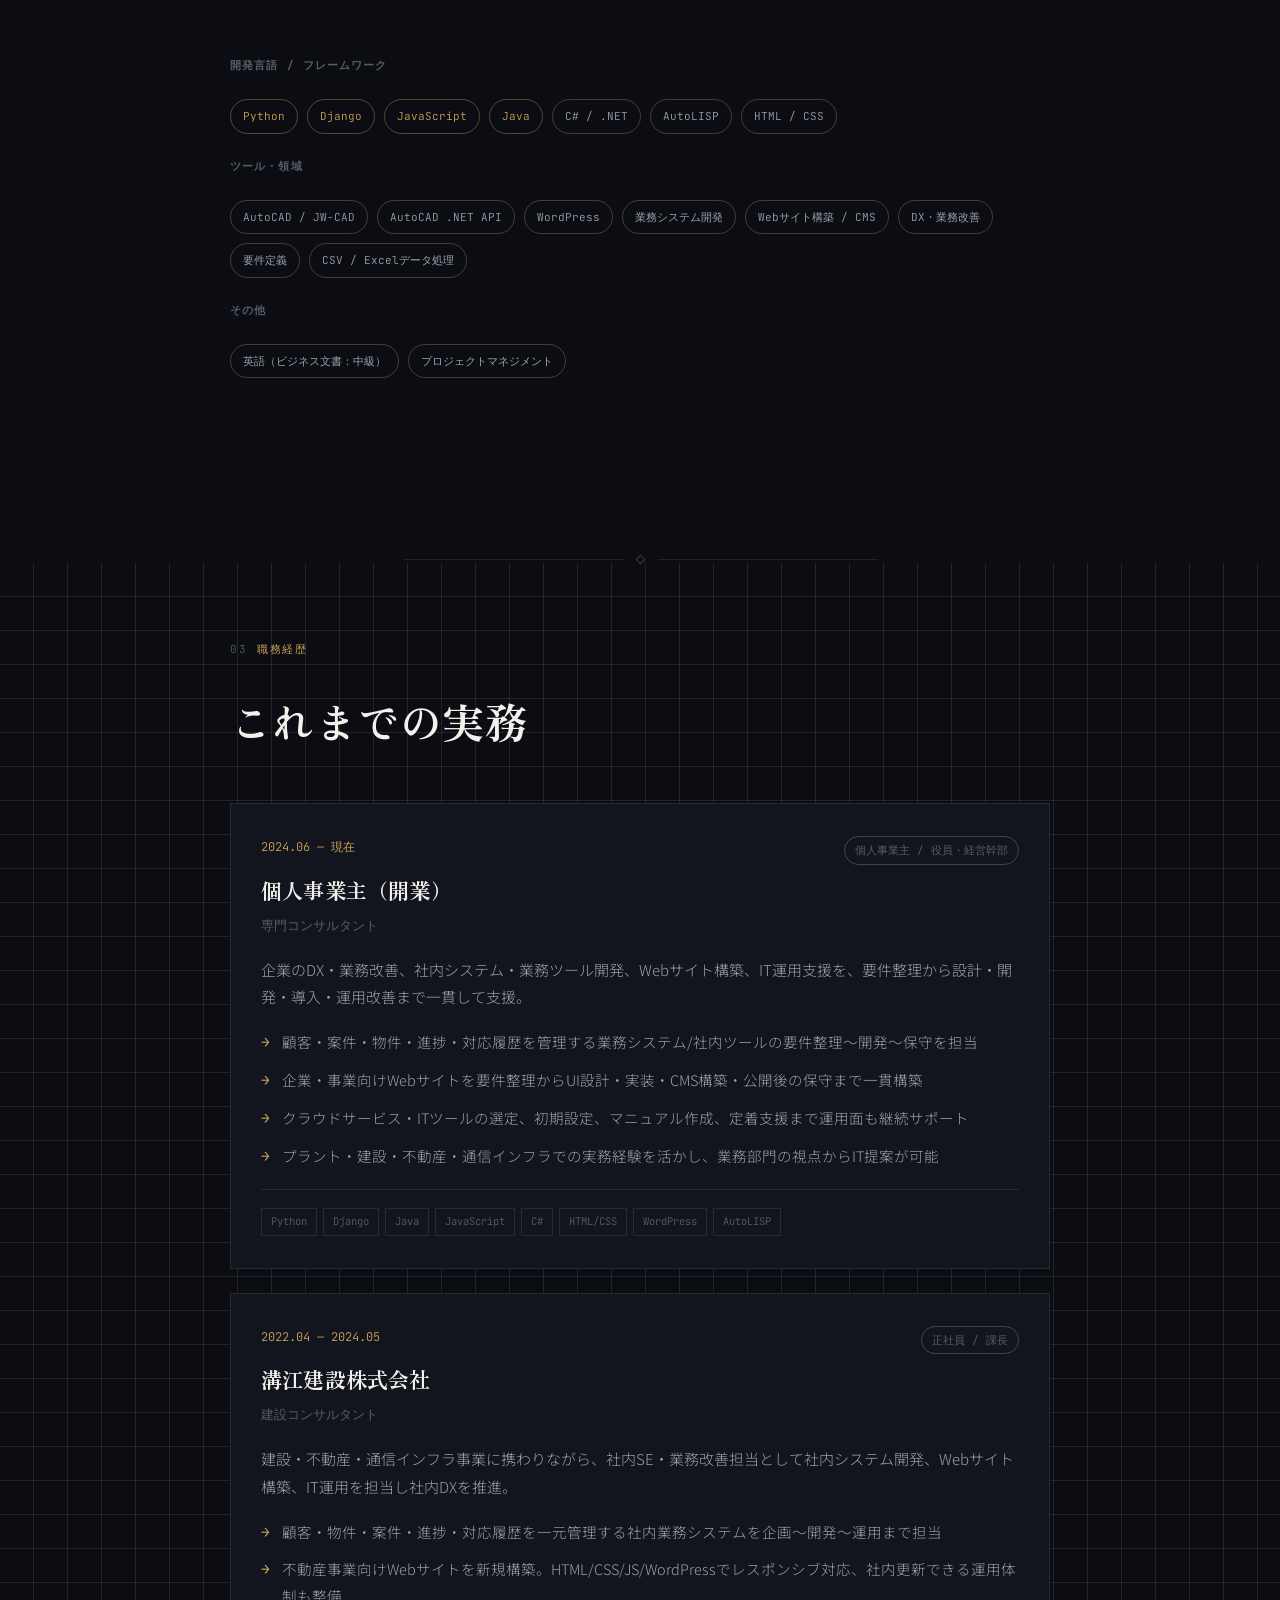
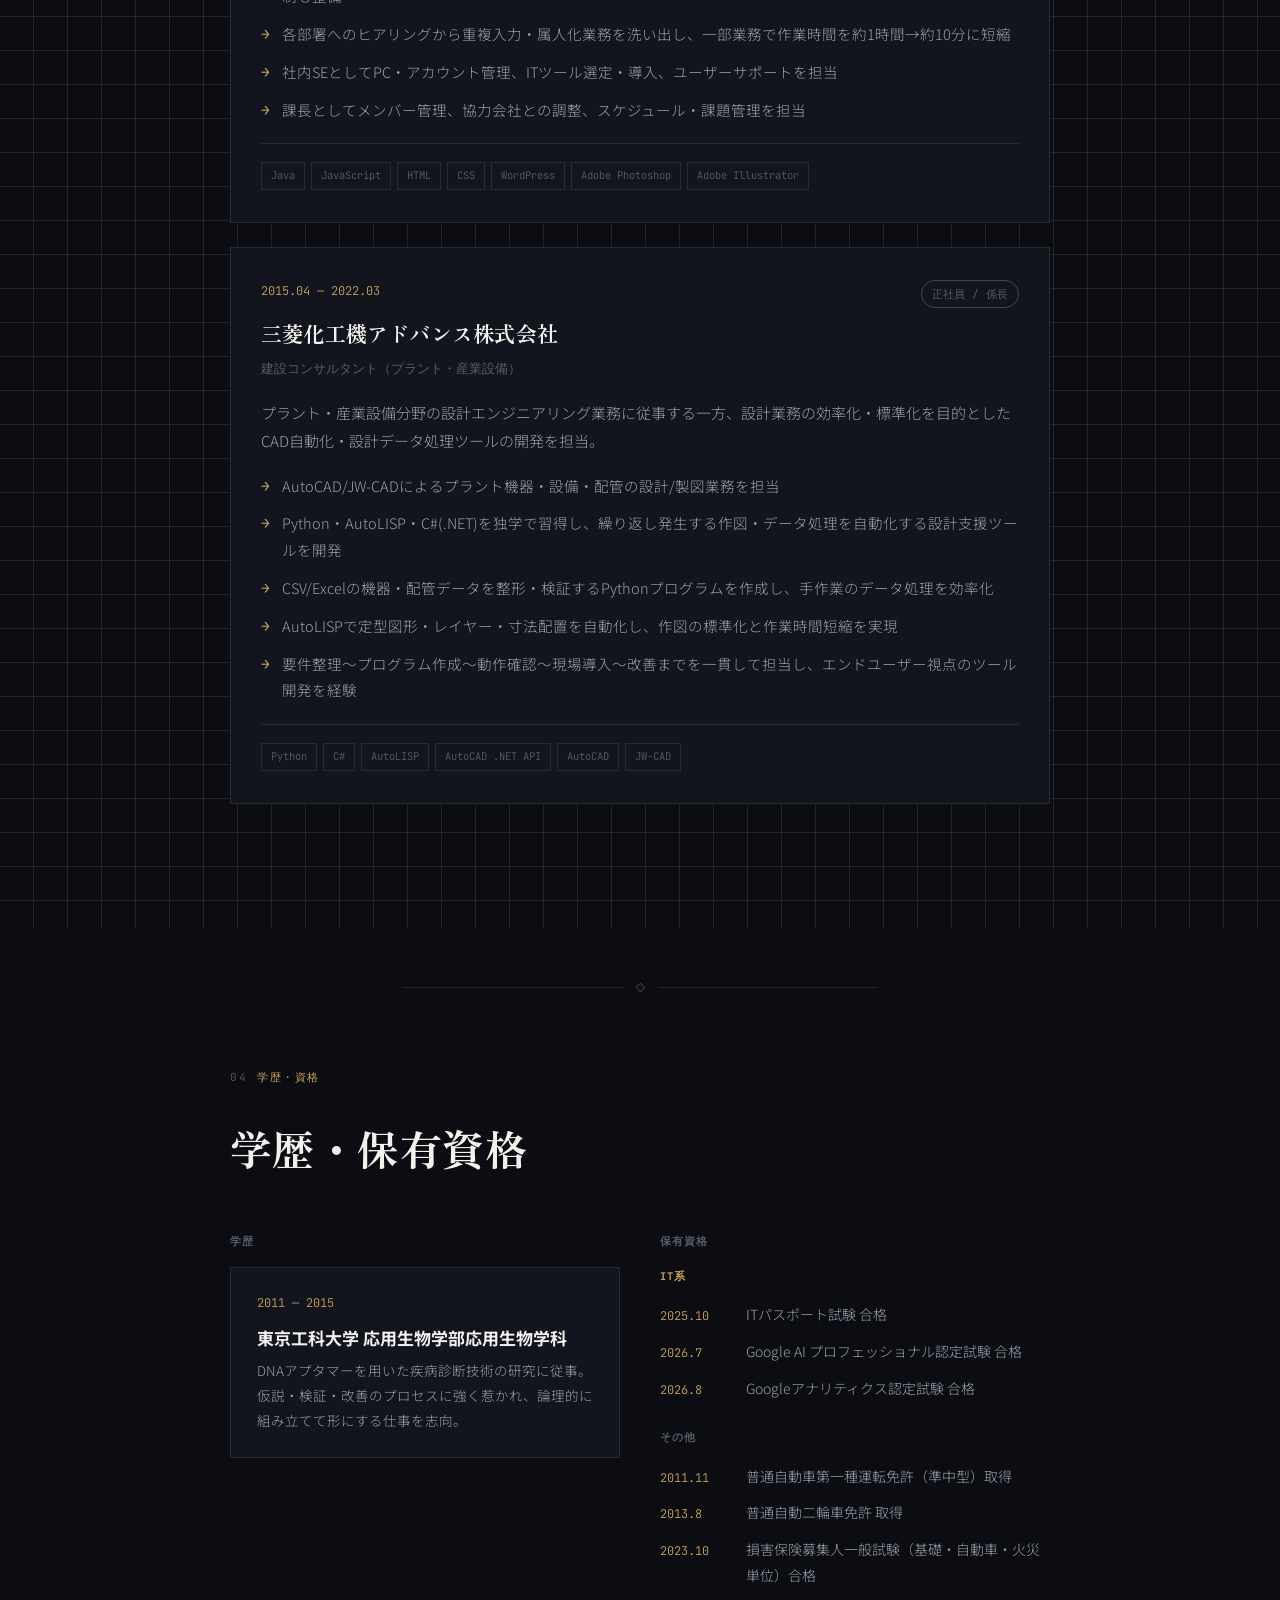
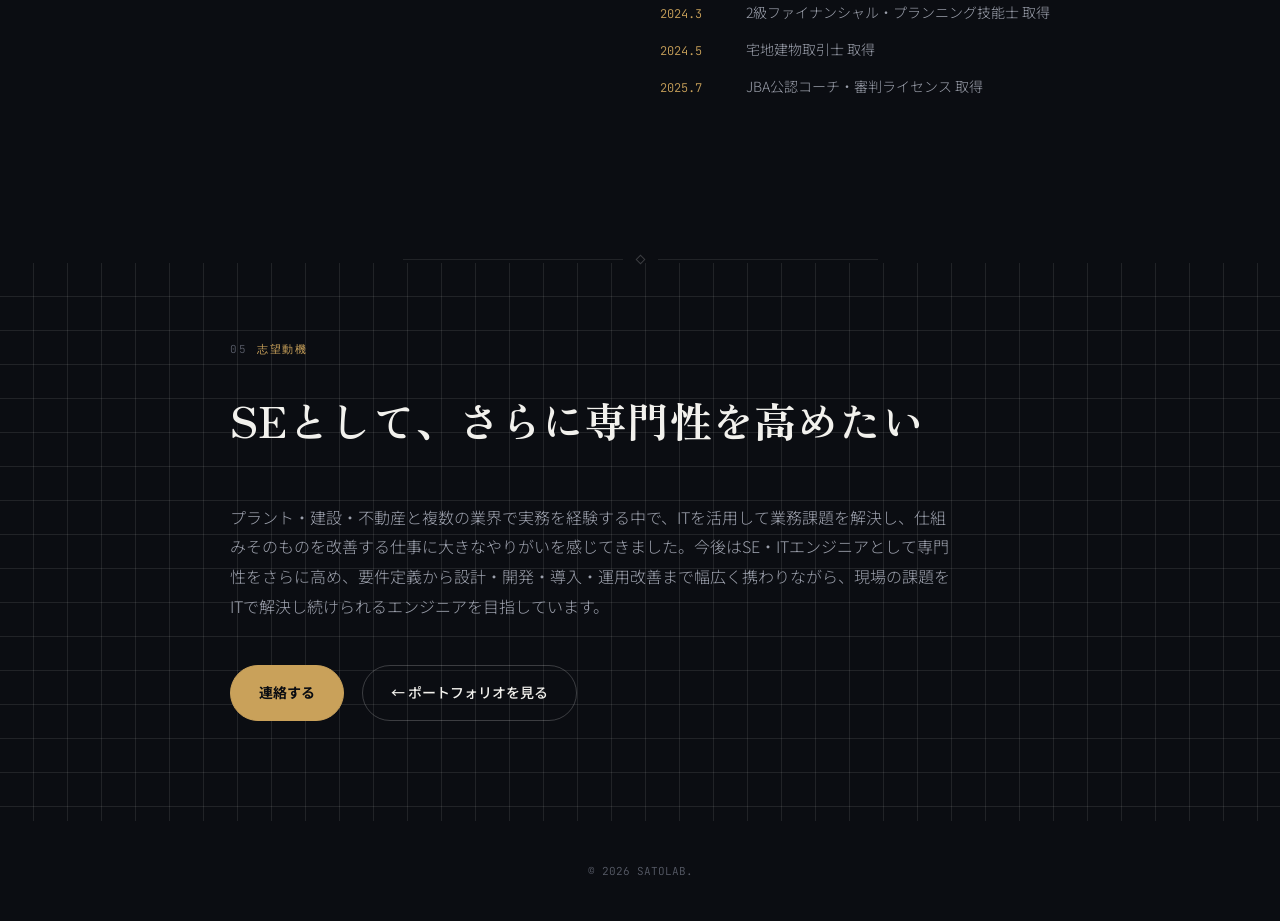
==== commit b9324e83: "Rebuild portfolio with refreshed content and real project screenshots Reworked contact info, resume " ====
--- a/resume.html
+++ b/resume.html
@@ -4,195 +4,26 @@
 <meta charset="UTF-8">
 <meta name="viewport" content="width=device-width, initial-scale=1.0">
 <title>Resume | Satolab.</title>
-<meta name="description" content="佐藤雄貴 職務経歴書 — プラント設計エンジニアから社内SE・DX推進、フリーランスのWebエンジニアへ。">
 <link rel="preconnect" href="https://fonts.googleapis.com">
 <link rel="preconnect" href="https://fonts.gstatic.com" crossorigin>
 <link href="https://fonts.googleapis.com/css2?family=Zen+Old+Mincho:wght@500;700;900&family=Noto+Sans+JP:wght@300;400;500;700&family=JetBrains+Mono:wght@400;500;700&display=swap" rel="stylesheet">
-<style>
-  :root{
-    --bg:#0B0D12;
-    --panel:#12151D;
-    --panel-2:#171B26;
-    --ink:#F2F1ED;
-    --ink-muted:#9CA0AC;
-    --ink-faint:#585C68;
-    --line: rgba(255,255,255,0.09);
-    --line-strong: rgba(255,255,255,0.20);
-    --accent:#C9A15A;
-    --accent-soft: rgba(201,161,90,0.14);
-    --steel:#6E93E8;
-    --term-green:#8FD7A4;
-    --radius:3px;
-    --maxw:900px;
-  }
-  *{box-sizing:border-box;}
-  html{scroll-behavior:smooth;}
-  body{
-    margin:0; background:var(--bg); color:var(--ink);
-    font-family:'Noto Sans JP',sans-serif; font-weight:300;
-    line-height:1.85; -webkit-font-smoothing:antialiased;
-  }
-  body.lang-en .ja{display:none;}
-  body.lang-en .en{display:inline;}
-  body:not(.lang-en) .en{display:none;}
-  body.lang-en .ja-block{display:none;}
-  body:not(.lang-en) .en-block{display:none;}
-
-  ::selection{ background:var(--accent); color:#0B0D12; }
-
-  h1,h2,h3,.display{
-    font-family:'Zen Old Mincho',serif; font-weight:700; margin:0; letter-spacing:0.01em;
-  }
-  .mono{ font-family:'JetBrains Mono',monospace; }
-  a{ color:inherit; }
-
-  .reveal{ opacity:0; transform:translateY(26px); transition:opacity .8s ease, transform .8s ease; }
-  .reveal.show{ opacity:1; transform:translateY(0); }
-  @media (prefers-reduced-motion: reduce){ .reveal{ opacity:1; transform:none; transition:none; } }
-
-  /* nav */
-  .progress-line{
-    position:fixed; top:0; left:0; height:2px; background:linear-gradient(90deg, var(--accent), var(--steel));
-    z-index:70; width:0%; transition: width .1s linear;
-  }
-  nav{
-    position:fixed; top:0; left:0; right:0; z-index:60;
-    display:flex; align-items:center; justify-content:space-between;
-    padding:22px 40px;
-    background: rgba(11,13,18,0.82); backdrop-filter: blur(10px);
-    border-bottom:1px solid var(--line);
-  }
-  .brand{
-    font-family:'Zen Old Mincho',serif; font-weight:700; font-size:19px; letter-spacing:0.02em;
-    display:flex; align-items:center; gap:10px; text-decoration:none; color:var(--ink);
-  }
-  .brand .mark{ width:8px; height:8px; border-radius:50%; background:var(--accent); display:inline-block; }
-  .nav-links{ display:flex; gap:28px; align-items:center; }
-  .nav-links a{
-    text-decoration:none; color:var(--ink-muted); font-size:12px;
-    font-family:'JetBrains Mono',monospace; letter-spacing:0.1em; text-transform:uppercase;
-    transition: color .25s ease;
-  }
-  .nav-links a:hover{ color:var(--accent); }
-  #langToggle{
-    background:transparent; border:1px solid var(--line-strong); color:var(--ink);
-    font-family:'JetBrains Mono',monospace; font-size:11px; letter-spacing:0.08em;
-    padding:7px 14px; cursor:pointer; border-radius:999px; transition:all .25s ease;
-  }
-  #langToggle:hover{ border-color:var(--accent); color:var(--accent); }
-  #langToggle:focus-visible, a:focus-visible, button:focus-visible{ outline:2px solid var(--steel); outline-offset:2px; }
-  @media (max-width:560px){ .nav-links a{ display:none; } }
-
-  /* header */
-  .rhead{ max-width:var(--maxw); margin:0 auto; padding:150px 32px 60px; }
-  .rhead-eyebrow{
-    font-family:'JetBrains Mono',monospace; font-size:12px; letter-spacing:0.14em; color:var(--accent);
-    display:flex; align-items:center; gap:12px; margin-bottom:22px;
-  }
-  .rhead-eyebrow .rule{ width:36px; height:1px; background:var(--accent); }
-  .rhead h1{ font-size:clamp(34px,6vw,54px); line-height:1.15; margin-bottom:10px; }
-  .rhead .kana{ font-family:'JetBrains Mono',monospace; font-size:13px; color:var(--ink-faint); letter-spacing:0.1em; margin-bottom:26px; }
-  .meta-row{ display:flex; flex-wrap:wrap; gap:10px 28px; margin-top:26px; }
-  .meta-item{ font-size:13.5px; color:var(--ink-muted); display:flex; gap:8px; align-items:baseline; }
-  .meta-item .k{ font-family:'JetBrains Mono',monospace; font-size:10.5px; color:var(--ink-faint); letter-spacing:0.08em; text-transform:uppercase; min-width:64px; display:inline-block; }
-  .meta-item a{ color:var(--accent); text-decoration:none; border-bottom:1px solid rgba(201,161,90,0.35); }
-  .meta-item a:hover{ border-color:var(--accent); }
-  .hero-ctas{ display:flex; gap:16px; margin-top:36px; flex-wrap:wrap; }
-  .btn{
-    display:inline-flex; align-items:center; gap:10px;
-    padding:13px 26px; border-radius:999px; border:1px solid var(--line-strong);
-    font-size:13.5px; font-weight:500; text-decoration:none; cursor:pointer;
-    background:transparent; color:var(--ink);
-    transition: border-color .25s ease, transform .25s ease, background .25s ease;
-  }
-  .btn:hover{ border-color:var(--accent); transform:translateY(-2px); }
-  .btn.primary{ background:var(--accent); color:#0B0D12; border-color:var(--accent); font-weight:700; }
-  .btn.primary:hover{ background:#dab46c; }
-
-  /* fine grid texture */
-  .texture{
-    background-image:
-      linear-gradient(var(--line) 1px, transparent 1px),
-      linear-gradient(90deg, var(--line) 1px, transparent 1px);
-    background-size: 34px 34px;
-    background-position: -1px -1px;
-  }
-
-  /* sections */
-  .sheet{ max-width:var(--maxw); margin:0 auto; padding:64px 32px; }
-  .divider{
-    display:flex; align-items:center; justify-content:center; gap:14px;
-    padding:0; max-width:var(--maxw); margin:0 auto;
-  }
-  .divider .seg{ height:1px; flex:1; background:var(--line); max-width:220px; }
-  .divider .diamond{ width:7px; height:7px; border:1px solid var(--line-strong); transform:rotate(45deg); }
-  .eyebrow{
-    font-family:'JetBrains Mono',monospace; font-size:11px; letter-spacing:0.14em; color:var(--accent);
-    display:flex; align-items:center; gap:10px; margin-bottom:22px; text-transform:uppercase;
-  }
-  .eyebrow .n{ color:var(--ink-faint); }
-  .sec-title{ font-size:clamp(24px,3.4vw,34px); margin-bottom:34px; }
-
-  .lead p{ color:var(--ink-muted); font-size:16px; margin:0 0 18px; max-width:720px; }
-  .lead strong{ color:var(--ink); font-weight:500; }
-
-  .tag-row{ display:flex; flex-wrap:wrap; gap:9px; }
-  .tag{
-    font-family:'JetBrains Mono',monospace; font-size:11px; color:var(--ink-muted);
-    border:1px solid var(--line-strong); padding:6px 12px; border-radius:999px;
-  }
-  .tag.strong{ color:var(--accent); border-color:rgba(201,161,90,0.4); }
-  .skill-group{ margin-bottom:22px; }
-  .skill-group h4{
-    font-family:'JetBrains Mono',monospace; font-size:11px; letter-spacing:0.1em; color:var(--ink-faint);
-    text-transform:uppercase; margin:0 0 12px; font-weight:700;
-  }
-
-  /* job cards */
-  .job{
-    border:1px solid var(--line); background:var(--panel);
-    padding:32px 30px; margin-bottom:24px;
-  }
-  .job-top{ display:flex; flex-wrap:wrap; justify-content:space-between; gap:12px 24px; margin-bottom:6px; }
-  .job-period{ font-family:'JetBrains Mono',monospace; font-size:12px; color:var(--accent); }
-  .job-role{ font-family:'JetBrains Mono',monospace; font-size:11px; color:var(--ink-faint); border:1px solid var(--line-strong); padding:3px 10px; border-radius:999px; }
-  .job h3{ font-size:21px; margin:2px 0 4px; font-weight:700; }
-  .job .company-sub{ font-size:13px; color:var(--ink-faint); margin-bottom:18px; }
-  .job .lede{ color:var(--ink-muted); font-size:15px; margin:0 0 18px; }
-  .achieve-list{ list-style:none; margin:0; padding:0; display:flex; flex-direction:column; gap:11px; }
-  .achieve-list li{ display:flex; gap:12px; align-items:flex-start; font-size:14.5px; color:var(--ink-muted); }
-  .achieve-list li::before{ content:"→"; color:var(--accent); flex:0 0 auto; font-family:'JetBrains Mono',monospace; }
-  .job .stack-row{ margin-top:20px; padding-top:18px; border-top:1px solid var(--line); display:flex; flex-wrap:wrap; gap:6px; }
-  .job .stack-row span{ font-family:'JetBrains Mono',monospace; font-size:10.5px; color:var(--ink-faint); border:1px solid var(--line); padding:3px 9px; }
-
-  /* education / quals */
-  .quals-list{ list-style:none; margin:0; padding:0; display:flex; flex-direction:column; gap:11px; }
-  .quals-list li{ display:flex; gap:18px; align-items:baseline; font-size:14px; }
-  .quals-list .date{ flex:0 0 68px; color:var(--accent); font-size:12px; }
-  .quals-list .label{ color:var(--ink-muted); }
-
-  .edu-block{ border:1px solid var(--line); background:var(--panel); padding:24px 26px; margin-bottom:28px; }
-  .edu-block .period{ font-family:'JetBrains Mono',monospace; font-size:12px; color:var(--accent); margin-bottom:8px; }
-  .edu-block h4{ font-size:17px; margin:0 0 4px; font-weight:700; }
-  .edu-block p{ color:var(--ink-muted); font-size:13.5px; margin:0; }
-
-  .two-col{ display:grid; grid-template-columns:1fr 1fr; gap:40px; }
-  @media (max-width:700px){ .two-col{ grid-template-columns:1fr; } }
-
-  footer{ text-align:center; padding:40px; color:var(--ink-faint); font-family:'JetBrains Mono',monospace; font-size:11px; }
-</style>
+<link rel="stylesheet" href="css/style.css">
 </head>
-<body>
+<body class="resume-page">
 
 <div class="progress-line" id="progressLine"></div>
 <nav>
   <a class="brand" href="index.html"><span class="mark"></span>Satolab.</a>
   <div class="nav-links">
-    <a href="index.html"><span class="ja">← トップへ戻る</span><span class="en">← Back to Home</span></a>
-    <a href="index.html#contact"><span class="ja">Contact</span><span class="en">Contact</span></a>
-    <button id="langToggle">EN</button>
+    
+<a href="index.html"><span class="ja">← トップへ戻る</span><span class="en">← Back to Home</span></a>
+<a href="index.html#contact"><span class="ja">Contact</span><span class="en">Contact</span></a>
+
+    <button id="langToggle" class="lang-btn-wrap">EN</button>
   </div>
 </nav>
+
+
 
 <div class="rhead">
   <div class="rhead-eyebrow"><span class="rule"></span><span class="ja">RESUME — 職務経歴書</span><span class="en">RESUME</span></div>
@@ -204,13 +35,12 @@
   </p>
   <div class="meta-row mono">
     <span class="meta-item"><span class="k ja">生年月日</span><span class="k en">Born</span>1992.11.18</span>
-    <span class="meta-item"><span class="k ja">在住</span><span class="k en">Location</span><span class="ja">北海道 亀田郡七飯町</span><span class="en">Hokkaido, Japan</span></span>
-    <span class="meta-item"><span class="k ja">Mail</span><span class="k en">Mail</span><a href="mailto:zephyr828@gmail.com">zephyr828@gmail.com</a></span>
-    <span class="meta-item"><span class="k ja">GitHub</span><span class="k en">GitHub</span><a href="https://github.com/yukisatodev" target="_blank" rel="noopener">github.com/yukisatodev</a></span>
+    <span class="meta-item"><span class="k ja">在住</span><span class="k en">Location</span><span class="ja">北海道</span><span class="en">Hokkaido, Japan</span></span>
+    <span class="meta-item"><span class="k ja">Mail</span><span class="k en">Mail</span><a href="mailto:teno52sato@gmail.com">teno52sato@gmail.com</a></span>
   </div>
   <div class="hero-ctas">
     <a href="index.html#works" class="btn primary"><span class="ja">制作物を見る</span><span class="en">See my works</span></a>
-    <a href="mailto:zephyr828@gmail.com" class="btn"><span class="ja">連絡する</span><span class="en">Get in touch</span></a>
+    <a href="mailto:teno52sato@gmail.com" class="btn"><span class="ja">連絡する</span><span class="en">Get in touch</span></a>
   </div>
 </div>
 
@@ -221,9 +51,9 @@
     <h2 class="sec-title reveal"><span class="ja">現場理解 × ITで、課題を仕組みに変える</span><span class="en">Turning field problems into working systems</span></h2>
     <div class="lead reveal">
       <p class="ja">私の強みは、<strong>現場業務を理解した上で課題を整理し、企画から開発・導入・運用まで一貫して進められる</strong>ことです。プラントエンジニアリング分野ではAutoCAD/JW-CADによる設計実務に加え、Python・AutoLISP・C#等でCAD業務の自動化・設計支援ツールを開発。建設・不動産分野では社内SE・DX推進を担当し、ヒアリング・業務フロー分析・要件整理・画面設計・開発・テスト・導入・運用改善まで経験しました。ある業務では<strong>従来約1時間かかっていた作業を約10分まで短縮</strong>するなど、実務に直結する改善を実現しています。</p>
-      <p class="ja">現在はJava・JavaScript・Python・C#・HTML/CSS・WordPress等を活用し、複数企業のDX・業務改善支援、業務システム開発、Webサイト構築に取り組んでいます。単にシステムを作るのではなく、<strong>利用者の業務や目的を理解した上で、本当に必要な仕組みを考えて形にする</strong>ことを大切にしています。</p>
+      <p class="ja">現在はPython/Django・Java・JavaScript・C#・HTML/CSS・WordPress等を活用し、複数企業のDX・業務改善支援、業務システム開発、Webサイト構築に取り組んでいます。単にシステムを作るのではなく、<strong>利用者の業務や目的を理解した上で、本当に必要な仕組みを考えて形にする</strong>ことを大切にしています。</p>
       <p class="en">My strength is understanding how work actually gets done on the ground, then carrying that understanding through planning, development, rollout, and operation as one continuous thread. In plant engineering I designed with AutoCAD/JW-CAD and built CAD-automation tools in Python, AutoLISP, and C#. In construction/real-estate I ran in-house DX projects end to end — interviews, workflow analysis, requirements, screen design, build, test, rollout, and iteration — cutting one recurring task from roughly an hour to about ten minutes.</p>
-      <p class="en">Today I work across Java, JavaScript, Python, C#, HTML/CSS, and WordPress, supporting DX and process improvement, building internal systems, and shipping websites for multiple clients. I don't just build what's asked — I take the time to understand what a system is actually for before deciding what to build.</p>
+      <p class="en">Today I work across Python/Django, Java, JavaScript, C#, HTML/CSS, and WordPress, supporting DX and process improvement, building internal systems, and shipping websites for multiple clients. I don't just build what's asked — I take the time to understand what a system is actually for before deciding what to build.</p>
     </div>
   </div>
 </section>
@@ -237,7 +67,7 @@
       <div class="skill-group">
         <h4><span class="ja">開発言語 / フレームワーク</span><span class="en">Languages</span></h4>
         <div class="tag-row">
-          <span class="tag strong">Python</span><span class="tag strong">JavaScript</span><span class="tag strong">Java</span>
+          <span class="tag strong">Python</span><span class="tag strong">Django</span><span class="tag strong">JavaScript</span><span class="tag strong">Java</span>
           <span class="tag">C# / .NET</span><span class="tag">AutoLISP</span><span class="tag">HTML / CSS</span>
         </div>
       </div>
@@ -282,7 +112,7 @@
         <li><span class="ja">クラウドサービス・ITツールの選定、初期設定、マニュアル作成、定着支援まで運用面も継続サポート</span><span class="en">Select and roll out cloud/IT tools, including setup, documentation, and adoption support</span></li>
         <li><span class="ja">プラント・建設・不動産・通信インフラでの実務経験を活かし、業務部門の視点からIT提案が可能</span><span class="en">Bring hands-on experience across plant, construction, real-estate, and telecom-infra sectors to every engagement</span></li>
       </ul>
-      <div class="stack-row mono"><span>Java</span><span>JavaScript</span><span>Python</span><span>C#</span><span>HTML/CSS</span><span>WordPress</span><span>AutoLISP</span></div>
+      <div class="stack-row mono"><span>Python</span><span>Django</span><span>Java</span><span>JavaScript</span><span>C#</span><span>HTML/CSS</span><span>WordPress</span><span>AutoLISP</span></div>
     </article>
 
     <article class="job reveal">
@@ -345,14 +175,33 @@
       </div>
       <div>
         <h4 class="mono" style="font-size:11px; letter-spacing:0.1em; color:var(--ink-faint); text-transform:uppercase; margin:0 0 16px;"><span class="ja">保有資格</span><span class="en">Certifications</span></h4>
+
+        <h5 class="mono" style="font-size:10.5px; letter-spacing:0.08em; color:var(--accent); text-transform:uppercase; margin:0 0 10px;"><span class="ja">IT系</span><span class="en">IT-related</span></h5>
+        <ul class="quals-list" style="margin-bottom:26px;">
+          
+          <li><span class="date mono">2025.10</span><span class="label"><span class="ja">ITパスポート試験 合格</span><span class="en">IT Passport Exam</span></span></li>
+          
+          <li><span class="date mono">2026.7</span><span class="label"><span class="ja">Google AI プロフェッショナル認定試験 合格</span><span class="en">Google AI Professional Certification</span></span></li>
+          
+          <li><span class="date mono">2026.8</span><span class="label"><span class="ja">Googleアナリティクス認定試験 合格</span><span class="en">Google Analytics Certification</span></span></li>
+          
+        </ul>
+
+        <h5 class="mono" style="font-size:10.5px; letter-spacing:0.08em; color:var(--ink-faint); text-transform:uppercase; margin:0 0 10px;"><span class="ja">その他</span><span class="en">Other</span></h5>
         <ul class="quals-list">
-          <li><span class="date mono">2024.3</span><span class="label"><span class="ja">2級ファイナンシャル・プランニング技能士</span><span class="en">Financial Planning Technician, Grade 2</span></span></li>
-          <li><span class="date mono">2024.5</span><span class="label"><span class="ja">宅地建物取引士</span><span class="en">Licensed Real Estate Transaction Manager</span></span></li>
-          <li><span class="date mono">2025.7</span><span class="label"><span class="ja">JBA公認コーチ・審判ライセンス</span><span class="en">JBA Certified Coach / Referee License</span></span></li>
-          <li><span class="date mono">2025.10</span><span class="label"><span class="ja">ITパスポート試験</span><span class="en">IT Passport Exam</span></span></li>
-          <li><span class="date mono">—</span><span class="label"><span class="ja">CAD利用技術者</span><span class="en">CAD Practitioner Certification</span></span></li>
-          <li><span class="date mono">—</span><span class="label"><span class="ja">秘書技能検定</span><span class="en">Secretarial Skills Certification</span></span></li>
-          <li><span class="date mono">—</span><span class="label"><span class="ja">普通自動車第一種運転免許</span><span class="en">Standard Driver's License</span></span></li>
+          
+          <li><span class="date mono">2011.11</span><span class="label"><span class="ja">普通自動車第一種運転免許（準中型）取得</span><span class="en">Standard Driver&#x27;s License (Semi-Medium)</span></span></li>
+          
+          <li><span class="date mono">2013.8</span><span class="label"><span class="ja">普通自動二輪車免許 取得</span><span class="en">Standard Motorcycle License</span></span></li>
+          
+          <li><span class="date mono">2023.10</span><span class="label"><span class="ja">損害保険募集人一般試験（基礎・自動車・火災単位）合格</span><span class="en">General Insurance Solicitor Exam (Basic / Auto / Fire)</span></span></li>
+          
+          <li><span class="date mono">2024.3</span><span class="label"><span class="ja">2級ファイナンシャル・プランニング技能士 取得</span><span class="en">Financial Planning Technician, Grade 2</span></span></li>
+          
+          <li><span class="date mono">2024.5</span><span class="label"><span class="ja">宅地建物取引士 取得</span><span class="en">Licensed Real Estate Transaction Manager</span></span></li>
+          
+          <li><span class="date mono">2025.7</span><span class="label"><span class="ja">JBA公認コーチ・審判ライセンス 取得</span><span class="en">JBA Certified Coach / Referee License</span></span></li>
+          
         </ul>
       </div>
     </div>
@@ -369,43 +218,22 @@
       <p class="en">Across plant engineering, construction, and real estate, I've found the most reward in solving business problems through IT and improving the systems themselves. I want to keep deepening my expertise as an SE — staying involved end to end, from requirements through design, build, rollout, and continuous improvement — and keep solving problems on the ground through technology.</p>
     </div>
     <div class="hero-ctas reveal">
-      <a href="mailto:zephyr828@gmail.com" class="btn primary"><span class="ja">連絡する</span><span class="en">Get in touch</span></a>
+      <a href="mailto:teno52sato@gmail.com" class="btn primary"><span class="ja">連絡する</span><span class="en">Get in touch</span></a>
       <a href="index.html" class="btn"><span class="ja">← ポートフォリオを見る</span><span class="en">← View portfolio</span></a>
     </div>
   </div>
 </section>
 
+
+
 <footer>
-  <span class="ja">© 2026 SATOLAB.</span>
-  <span class="en">© 2026 SATOLAB.</span>
+  <span class="ja">&copy; 2026 SATOLAB.</span>
+  <span class="en">&copy; 2026 SATOLAB.</span>
 </footer>
 
-<script>
-"use strict";
-(function initLangToggle(){
-  var btn = document.getElementById('langToggle');
-  if (!btn) return;
-  btn.addEventListener('click', function(){
-    var isEn = document.body.classList.toggle('lang-en');
-    btn.textContent = isEn ? 'JA' : 'EN';
-    document.documentElement.lang = isEn ? 'en' : 'ja';
-  });
-})();
-(function initRevealOnScroll(){
-  var io = new IntersectionObserver(function(entries){
-    entries.forEach(function(entry){ if (entry.isIntersecting) entry.target.classList.add('show'); });
-  }, { threshold: 0.12 });
-  document.querySelectorAll('.reveal').forEach(function(el){ io.observe(el); });
-})();
-(function initProgressLine(){
-  var progressLine = document.getElementById('progressLine');
-  if (!progressLine) return;
-  window.addEventListener('scroll', function(){
-    var h = document.documentElement;
-    var scrolled = (h.scrollTop / (h.scrollHeight - h.clientHeight)) * 100;
-    progressLine.style.width = scrolled + '%';
-  });
-})();
-</script>
+
+
+<script src="js/main.js"></script>
+
 </body>
 </html>
--- a/css/style.css
+++ b/css/style.css
@@ -0,0 +1,481 @@
+:root{
+  --bg:#0B0D12;
+  --panel:#12151D;
+  --panel-2:#171B26;
+  --ink:#F2F1ED;
+  --ink-muted:#9CA0AC;
+  --ink-faint:#585C68;
+  --line: rgba(255,255,255,0.09);
+  --line-strong: rgba(255,255,255,0.20);
+  --accent:#C9A15A;
+  --accent-soft: rgba(201,161,90,0.14);
+  --steel:#6E93E8;
+  --term-green:#8FD7A4;
+  --radius:3px;
+  --maxw:1080px;
+}
+body.resume-page{ --maxw:900px; }
+*{box-sizing:border-box;}
+html{scroll-behavior:smooth;}
+body{
+  margin:0; background:var(--bg); color:var(--ink);
+  font-family:'Noto Sans JP',sans-serif; font-weight:300;
+  line-height:1.85; -webkit-font-smoothing:antialiased;
+}
+body.lang-en .ja{display:none;}
+body.lang-en .en{display:inline;}
+body:not(.lang-en) .en{display:none;}
+body.lang-en .ja-block{display:none;}
+body:not(.lang-en) .en-block{display:none;}
+
+::selection{ background:var(--accent); color:#0B0D12; }
+
+h1,h2,h3,.display{
+  font-family:'Zen Old Mincho',serif; font-weight:700; margin:0; letter-spacing:0.01em;
+}
+.mono{ font-family:'JetBrains Mono',monospace; }
+
+a{ color:inherit; }
+
+.reveal{ opacity:0; transform:translateY(26px); transition:opacity .8s ease, transform .8s ease; }
+.reveal.show{ opacity:1; transform:translateY(0); }
+@media (prefers-reduced-motion: reduce){ .reveal{ opacity:1; transform:none; transition:none; } }
+
+/* nav */
+nav{
+  position:fixed; top:0; left:0; right:0; z-index:60;
+  display:flex; align-items:center; justify-content:space-between;
+  padding:22px 40px;
+  background: rgba(11,13,18,0.82); backdrop-filter: blur(10px);
+  border-bottom:1px solid var(--line);
+}
+.progress-line{
+  position:fixed; top:0; left:0; height:2px; background:linear-gradient(90deg, var(--accent), var(--steel));
+  z-index:70; width:0%; transition: width .1s linear;
+}
+.brand{
+  font-family:'Zen Old Mincho',serif; font-weight:700; font-size:19px; letter-spacing:0.02em;
+  display:flex; align-items:center; gap:10px; text-decoration:none; color:var(--ink);
+}
+.brand .mark{ width:8px; height:8px; border-radius:50%; background:var(--accent); display:inline-block; }
+.nav-links{ display:flex; gap:34px; align-items:center; }
+.nav-links a{
+  text-decoration:none; color:var(--ink-muted); font-size:12px;
+  font-family:'JetBrains Mono',monospace; letter-spacing:0.1em; text-transform:uppercase;
+  transition: color .25s ease;
+}
+.nav-links a:hover{ color:var(--accent); }
+#langToggle{
+  background:transparent; border:1px solid var(--line-strong); color:var(--ink);
+  font-family:'JetBrains Mono',monospace; font-size:11px; letter-spacing:0.08em;
+  padding:7px 14px; cursor:pointer; border-radius:999px; transition:all .25s ease;
+}
+#langToggle:hover{ border-color:var(--accent); color:var(--accent); }
+#langToggle:focus-visible, a:focus-visible, button:focus-visible{ outline:2px solid var(--steel); outline-offset:2px; }
+@media (max-width:760px){ .nav-links a:not(.lang-btn-wrap){display:none;} }
+
+/* hero */
+.hero{
+  position:relative; min-height:100vh;
+  display:flex; flex-direction:column; justify-content:center;
+  padding:150px 40px 90px; max-width:var(--maxw); margin:0 auto;
+  overflow:visible;
+}
+.glow{
+  position:absolute; width:640px; height:640px; border-radius:50%;
+  background: radial-gradient(circle, rgba(201,161,90,0.16), transparent 70%);
+  top:50%; left:70%; transform:translate(-50%,-50%);
+  pointer-events:none; z-index:0; transition: left .6s ease, top .6s ease;
+}
+.hero-eyebrow{
+  font-family:'JetBrains Mono',monospace; font-size:12px; letter-spacing:0.14em; color:var(--accent);
+  display:flex; align-items:center; gap:12px; margin-bottom:30px; position:relative; z-index:1;
+}
+.hero-eyebrow .rule{ width:36px; height:1px; background:var(--accent); }
+.hero h1{
+  font-size:clamp(46px, 8vw, 92px); line-height:1.08; position:relative; z-index:1;
+}
+.hero .sub-brand{
+  font-family:'JetBrains Mono',monospace; font-size:13px; letter-spacing:0.28em; color:var(--ink-faint);
+  margin-top:16px; position:relative; z-index:1;
+}
+.hero-sub{
+  margin-top:32px; max-width:600px; font-size:18px; color:var(--ink-muted);
+  position:relative; z-index:1;
+}
+.hero-sub strong{ color:var(--ink); font-weight:500; }
+.hero-ctas{ display:flex; gap:18px; margin-top:44px; flex-wrap:wrap; position:relative; z-index:1; }
+.btn{
+  display:inline-flex; align-items:center; gap:10px;
+  padding:14px 28px; border-radius:999px; border:1px solid var(--line-strong);
+  font-size:14px; font-weight:500; text-decoration:none; cursor:pointer;
+  background:transparent; color:var(--ink);
+  transition: border-color .25s ease, transform .25s ease, background .25s ease;
+}
+.btn:hover{ border-color:var(--accent); transform:translateY(-2px); }
+.btn.primary{ background:var(--accent); color:#0B0D12; border-color:var(--accent); font-weight:700; }
+.btn.primary:hover{ background:#dab46c; }
+.btn .arrow{ transition: transform .25s ease; }
+.btn:hover .arrow{ transform:translateX(4px); }
+
+.compass-wrap{
+  position:absolute; right:-40px; top:50%; transform:translateY(-50%);
+  width:480px; height:480px; opacity:0.5; z-index:0;
+}
+@media (max-width:920px){ .compass-wrap{ display:none; } }
+.compass-wrap svg{ width:100%; height:100%; }
+
+/* terminal */
+.terminal{
+  margin-top:46px; max-width:520px; position:relative; z-index:1;
+  background:#0E1015; border:1px solid var(--line-strong); border-radius:8px;
+  box-shadow: 0 30px 60px -20px rgba(0,0,0,0.6);
+  overflow:hidden;
+}
+.terminal-bar{
+  display:flex; align-items:center; gap:8px; padding:11px 14px;
+  background:#15181F; border-bottom:1px solid var(--line);
+}
+.terminal-bar .dot{ width:9px; height:9px; border-radius:50%; display:inline-block; }
+.terminal-bar .dot.r{ background:#ED6A5E; } .terminal-bar .dot.y{ background:#F4BF4F; } .terminal-bar .dot.g{ background:#61C554; }
+.term-title{ margin-left:8px; font-family:'JetBrains Mono',monospace; font-size:11px; color:var(--ink-faint); }
+.terminal-body{
+  margin:0; padding:20px 20px 24px; font-family:'JetBrains Mono',monospace;
+  font-size:13px; line-height:1.75; color:var(--term-green);
+  white-space:pre-wrap; word-break:break-word; min-height:210px;
+}
+.cursor-blink{ animation: blink 1s step-end infinite; color:var(--term-green); }
+@keyframes blink{ 50%{ opacity:0; } }
+@media (prefers-reduced-motion: reduce){ .cursor-blink{ animation:none; } }
+@media (max-width:600px){ .terminal{ max-width:100%; } .terminal-body{ font-size:12px; } }
+.draw{ stroke-dasharray:1300; stroke-dashoffset:1300; animation: draw 2.4s ease-out forwards; }
+.draw2{ stroke-dasharray:800; stroke-dashoffset:800; animation: draw 2s ease-out .35s forwards; }
+@keyframes draw{ to{ stroke-dashoffset:0; } }
+@media (prefers-reduced-motion: reduce){ .draw, .draw2{ animation:none; stroke-dashoffset:0; } }
+
+.scroll-cue{
+  position:absolute; bottom:34px; left:40px;
+  display:flex; align-items:center; gap:10px; color:var(--ink-faint);
+  font-family:'JetBrains Mono',monospace; font-size:10px; letter-spacing:0.14em;
+}
+.scroll-cue .line{ width:1px; height:32px; background:var(--line-strong); position:relative; overflow:hidden; }
+.scroll-cue .line::after{
+  content:""; position:absolute; top:-100%; left:0; width:100%; height:100%; background:var(--accent);
+  animation: slide 2s ease-in-out infinite;
+}
+@keyframes slide{ 0%{top:-100%;} 60%{top:100%;} 100%{top:100%;} }
+.orbit-text{ animation: orbit 40s linear infinite; transform-origin:240px 240px; }
+@keyframes orbit{ from{ transform:rotate(0deg); } to{ transform:rotate(360deg); } }
+@media (prefers-reduced-motion: reduce){ .orbit-text{ animation:none; } }
+
+/* section divider ornament */
+.divider{
+  display:flex; align-items:center; justify-content:center; gap:14px;
+  padding:56px 0 0; max-width:var(--maxw); margin:0 auto;
+}
+.divider .seg{ height:1px; flex:1; background:var(--line); max-width:220px; }
+.divider .diamond{ width:7px; height:7px; border:1px solid var(--line-strong); transform:rotate(45deg); }
+
+/* fine grid texture */
+.texture{
+  background-image:
+    linear-gradient(var(--line) 1px, transparent 1px),
+    linear-gradient(90deg, var(--line) 1px, transparent 1px);
+  background-size: 34px 34px;
+  background-position: -1px -1px;
+}
+
+/* sections */
+section{ padding-top:0; }
+.sheet{ max-width:var(--maxw); margin:0 auto; padding:76px 40px 100px; }
+.eyebrow{
+  font-family:'JetBrains Mono',monospace; font-size:11px; letter-spacing:0.14em; color:var(--accent);
+  display:flex; align-items:center; gap:10px; margin-bottom:22px; text-transform:uppercase;
+}
+.eyebrow .n{ color:var(--ink-faint); }
+.sec-title{ font-size:clamp(28px,4vw,42px); margin-bottom:44px; }
+
+/* about */
+.deco-panel{
+  margin:0 0 44px; border:1px solid var(--line-strong); position:relative; overflow:hidden;
+  min-height:180px; display:flex; align-items:center; justify-content:center;
+  background:
+    radial-gradient(circle at 15% 30%, rgba(201,161,90,0.16), transparent 55%),
+    radial-gradient(circle at 85% 70%, rgba(110,147,232,0.14), transparent 55%),
+    var(--panel);
+}
+.deco-panel::before{
+  content:''; position:absolute; inset:0;
+  background-image:
+    linear-gradient(var(--line) 1px, transparent 1px),
+    linear-gradient(90deg, var(--line) 1px, transparent 1px);
+  background-size: 28px 28px;
+}
+.deco-panel .deco-mark{
+  position:relative; z-index:1;
+  font-family:'Zen Old Mincho',serif; font-weight:700; letter-spacing:0.06em;
+  font-size:clamp(20px,3vw,30px); color:var(--ink-faint);
+  display:flex; align-items:center; gap:16px; padding:36px;
+}
+.deco-panel .deco-mark .dot{ width:8px; height:8px; border-radius:50%; background:var(--accent); flex:0 0 auto; }
+.deco-panel.small{ min-height:120px; max-width:420px; }
+.about-grid{ display:grid; grid-template-columns:180px 1fr; gap:60px; align-items:start; }
+@media (max-width:680px){ .about-grid{grid-template-columns:1fr;} }
+.monogram{
+  width:160px; height:160px; border:1px solid var(--line-strong);
+  display:flex; align-items:center; justify-content:center;
+  font-family:'Zen Old Mincho',serif; font-weight:700; font-size:38px; color:var(--accent);
+  position:relative;
+}
+.monogram::before{ content:""; position:absolute; inset:12px; border:1px solid var(--line); }
+.about-text p{ color:var(--ink-muted); margin:0 0 18px; font-size:16px; }
+.about-text strong{ color:var(--ink); font-weight:500; }
+.tag-row{ display:flex; flex-wrap:wrap; gap:9px; margin-top:24px; }
+.quals-list{ list-style:none; margin:16px 0 0; padding:0; display:flex; flex-direction:column; gap:11px; }
+.quals-list li{ display:flex; gap:18px; align-items:baseline; font-size:14px; }
+.quals-list .date{ flex:0 0 68px; color:var(--accent); font-size:12px; }
+.quals-list .label{ color:var(--ink-muted); }
+.tag{
+  font-family:'JetBrains Mono',monospace; font-size:11px; color:var(--ink-muted);
+  border:1px solid var(--line-strong); padding:6px 12px; border-radius:999px;
+}
+.tag.strong{ color:var(--accent); border-color:rgba(201,161,90,0.4); }
+
+/* works */
+.works-grid{ display:grid; grid-template-columns:repeat(auto-fit,minmax(280px,1fr)); gap:24px; }
+.work-card{
+  background:var(--panel); border:1px solid var(--line); padding:0 0 26px;
+  transition: border-color .3s ease, transform .15s ease;
+  will-change: transform; overflow:hidden;
+}
+.work-card:hover{ border-color:var(--accent); transform:translateY(-4px); }
+.work-thumb{ width:100%; aspect-ratio:4/3; overflow:hidden; border-bottom:1px solid var(--line); background:var(--panel-2); }
+.work-thumb img{ display:block; width:100%; height:100%; object-fit:cover; }
+.work-thumb.placeholder{
+  display:flex; align-items:center; justify-content:center;
+  background:
+    radial-gradient(circle at 30% 20%, rgba(201,161,90,0.22), transparent 55%),
+    radial-gradient(circle at 80% 80%, rgba(110,147,232,0.18), transparent 55%),
+    var(--panel-2);
+}
+.work-thumb.placeholder span{
+  font-family:'Zen Old Mincho',serif; font-weight:700; font-size:34px; color:var(--ink-faint);
+  letter-spacing:0.04em;
+}
+.work-card .badge{ margin:22px 26px 0; }
+.work-card h3{ margin-left:26px; margin-right:26px; }
+.work-card p{ margin-left:26px; margin-right:26px; }
+.work-card .stack{ margin-left:26px; margin-right:26px; }
+.work-card .links{ margin-left:26px; margin-right:26px; }
+.work-card .badge{
+  font-family:'JetBrains Mono',monospace; font-size:10.5px; letter-spacing:0.08em; color:var(--steel);
+  border:1px solid rgba(110,147,232,0.4); padding:4px 10px; border-radius:999px; display:inline-block; margin-bottom:16px;
+}
+.work-card h3{ font-size:19px; margin-bottom:12px; font-weight:700; }
+.work-card p{ color:var(--ink-muted); font-size:14.5px; margin:0 0 16px; }
+.work-card .stack{ display:flex; flex-wrap:wrap; gap:6px; margin-bottom:16px; }
+.work-card .stack span{
+  font-family:'JetBrains Mono',monospace; font-size:10.5px; color:var(--ink-faint);
+  border:1px solid var(--line); padding:3px 9px;
+}
+.work-card .links a{ font-size:13px; color:var(--accent); text-decoration:none; }
+
+/* radar */
+.radar-wrap{ display:flex; justify-content:center; margin-bottom:28px; }
+.radar-chart{ width:100%; max-width:560px; height:auto; }
+.radar-ring{ fill:none; stroke:var(--line); stroke-width:1; }
+.radar-ring-outer{ stroke:var(--line-strong); stroke-width:1.2; }
+.radar-axis{ stroke:var(--line); stroke-width:1; }
+.radar-data{
+  fill:var(--accent); fill-opacity:0.18; stroke:var(--accent); stroke-width:2; stroke-linejoin:round;
+  stroke-dasharray:760; stroke-dashoffset:760; animation: drawRadar 1.6s ease-out .3s forwards;
+}
+.radar-target{
+  fill:none; stroke:var(--steel); stroke-width:1.4; stroke-dasharray:5 4; stroke-linejoin:round;
+  opacity:0; animation: fadeInTarget 1s ease-out 1.4s forwards;
+}
+@keyframes fadeInTarget{ to{ opacity:0.85; } }
+@keyframes drawRadar{ to{ stroke-dashoffset:0; } }
+.radar-dot{ fill:var(--bg); stroke:var(--accent); stroke-width:2; }
+.radar-label{ font-family:'JetBrains Mono',monospace; font-size:13px; fill:var(--ink-muted); }
+.tick{ font-family:'JetBrains Mono',monospace; font-size:9px; fill:var(--ink-faint); }
+.legend{ font-family:'JetBrains Mono',monospace; font-size:11px; fill:var(--ink-muted); }
+@media (prefers-reduced-motion: reduce){ .radar-data, .radar-target{ animation:none; stroke-dashoffset:0; opacity:0.85; } }
+
+/* timeline */
+.timeline{ position:relative; padding-left:30px; }
+.timeline::before{ content:""; position:absolute; left:4px; top:6px; bottom:6px; width:1px; background:var(--line-strong); }
+.t-item{ position:relative; padding-bottom:46px; }
+.t-item:last-child{ padding-bottom:0; }
+.t-item::before{
+  content:""; position:absolute; left:-30px; top:4px; width:9px; height:9px; border-radius:50%;
+  background:var(--bg); border:1.5px solid var(--accent);
+}
+.t-item .yr{ font-family:'JetBrains Mono',monospace; font-size:12px; color:var(--accent); margin-bottom:8px; }
+.t-item h4{ font-size:18px; margin:0 0 8px; font-weight:700; }
+.t-item p{ color:var(--ink-muted); font-size:14.5px; margin:0; max-width:600px; }
+
+/* activity heatmap */
+.activity-block{ margin-top:52px; }
+.activity-title{
+  font-family:'JetBrains Mono',monospace; font-size:12px; letter-spacing:0.1em; color:var(--ink-muted);
+  text-transform:uppercase; margin-bottom:16px; font-weight:700;
+}
+.heatmap{
+  display:grid; grid-auto-flow:column; grid-template-rows:repeat(7,11px);
+  gap:3px; overflow-x:auto; padding-bottom:8px; max-width:100%;
+}
+.heatmap .cell{ width:11px; height:11px; border-radius:2px; background:var(--line); }
+.heatmap .cell[data-l="1"]{ background:rgba(201,161,90,0.28); }
+.heatmap .cell[data-l="2"]{ background:rgba(201,161,90,0.5); }
+.heatmap .cell[data-l="3"]{ background:rgba(201,161,90,0.74); }
+.heatmap .cell[data-l="4"]{ background:var(--accent); }
+.heatmap-legend{ display:flex; align-items:center; gap:8px; margin-top:10px; font-size:11px; color:var(--ink-faint); }
+.hm-scale{ display:flex; gap:3px; }
+.hm-scale i{ width:11px; height:11px; border-radius:2px; background:var(--line); display:block; }
+.hm-scale i[data-l="1"]{ background:rgba(201,161,90,0.28); }
+.hm-scale i[data-l="2"]{ background:rgba(201,161,90,0.5); }
+.hm-scale i[data-l="3"]{ background:rgba(201,161,90,0.74); }
+.hm-scale i[data-l="4"]{ background:var(--accent); }
+.activity-note{ margin-top:14px; font-size:11px; color:var(--ink-faint); }
+
+/* playground canvas */
+.canvas-wrap{
+  background:var(--panel); border:1px solid var(--line-strong);
+  padding:18px; display:inline-block; max-width:100%;
+}
+#blueprintCanvas{
+  display:block; width:100%; max-width:800px; height:auto; aspect-ratio:800/420;
+  background:#0E1015; border:1px solid var(--line); touch-action:none; cursor:crosshair;
+}
+.canvas-controls{ display:flex; gap:12px; margin-top:16px; }
+.canvas-controls .btn{ padding:10px 20px; font-size:13px; }
+
+/* thoughts */
+.thoughts-text p{ color:var(--ink-muted); font-size:16px; margin:0 0 20px; max-width:680px; }
+.thoughts-text p strong{ color:var(--ink); font-weight:500; }
+
+/* contact */
+.contact-inner{ display:flex; flex-wrap:wrap; justify-content:space-between; gap:56px; }
+.contact-left{ flex:1; min-width:260px; }
+.contact-left a.mail{
+  font-family:'Zen Old Mincho',serif; font-size:clamp(22px,3vw,30px); color:var(--ink);
+  text-decoration:none; border-bottom:1px solid var(--line-strong); padding-bottom:8px; display:inline-block;
+  transition: color .25s ease, border-color .25s ease;
+}
+.contact-left a.mail:hover{ color:var(--accent); border-color:var(--accent); }
+.contact-form{ flex:1; min-width:280px; }
+.contact-form form{ display:flex; flex-direction:column; gap:16px; }
+.contact-form label{ display:flex; flex-direction:column; gap:7px; font-size:12px; color:var(--ink-faint); font-family:'JetBrains Mono',monospace; letter-spacing:0.06em; }
+.contact-form input, .contact-form textarea{
+  font-family:'Noto Sans JP',sans-serif; font-size:14px; border:1px solid var(--line-strong);
+  background:var(--panel); color:var(--ink); padding:12px 14px; border-radius:2px;
+}
+.contact-form input::placeholder, .contact-form textarea::placeholder{ color:var(--ink-faint); }
+.contact-form input:focus, .contact-form textarea:focus{ outline:1px solid var(--accent); border-color:var(--accent); }
+.contact-form .errorlist{ list-style:none; margin:0 0 4px; padding:0; color:#ED6A5E; font-size:12px; }
+.contact-note{
+  font-family:'JetBrains Mono',monospace; font-size:11px; color:var(--ink-faint);
+  border:1px dashed var(--line-strong); padding:12px 14px; margin-top:6px;
+}
+
+/* work card as trigger */
+.work-card[data-modal-target]{ cursor:pointer; }
+.work-card[data-modal-target]:focus-visible{ outline:2px solid var(--steel); outline-offset:3px; }
+
+/* modal (text-only preview, no image gallery) */
+.modal-overlay{
+  position:fixed; inset:0; z-index:100; display:flex; align-items:center; justify-content:center;
+  background:rgba(5,6,9,0.82); backdrop-filter:blur(6px); padding:24px;
+}
+.modal-overlay[hidden]{ display:none; }
+.modal-panel{
+  background:var(--panel); border:1px solid var(--line-strong);
+  max-width:600px; width:100%; max-height:85vh; overflow-y:auto;
+  position:relative; padding:48px;
+}
+@media (max-width:600px){ .modal-panel{ padding:32px 22px; } }
+.modal-close{
+  position:absolute; top:18px; right:18px; width:36px; height:36px; border-radius:50%;
+  border:1px solid var(--line-strong); background:transparent; color:var(--ink);
+  font-size:18px; line-height:1; cursor:pointer; display:flex; align-items:center; justify-content:center;
+  transition: border-color .2s ease, color .2s ease;
+}
+.modal-close:hover{ border-color:var(--accent); color:var(--accent); }
+.modal-title{ font-size:24px; margin-bottom:20px; }
+.modal-desc{ color:var(--ink-muted); font-size:15px; margin:0 0 14px; }
+.modal-subhead{
+  font-family:'JetBrains Mono',monospace; font-size:11px; letter-spacing:0.1em; color:var(--accent);
+  text-transform:uppercase; margin:26px 0 10px;
+}
+.modal-stack{ color:var(--ink-muted); font-size:13.5px; font-family:'JetBrains Mono',monospace; line-height:1.9; }
+
+footer{ text-align:center; padding:40px; color:var(--ink-faint); font-family:'JetBrains Mono',monospace; font-size:11px; }
+
+/* status badge */
+.status-badge{
+  position:fixed; bottom:26px; right:26px; z-index:55;
+  display:flex; align-items:center; gap:9px;
+  background:rgba(18,21,29,0.85); backdrop-filter:blur(6px);
+  border:1px solid var(--line-strong); border-radius:999px;
+  padding:9px 16px; font-size:11px; letter-spacing:0.06em; color:var(--ink-muted);
+}
+.pulse-dot{
+  width:7px; height:7px; border-radius:50%; background:var(--term-green);
+  box-shadow:0 0 0 0 rgba(143,215,164,0.6);
+  animation: pulseDot 2s ease-out infinite;
+}
+@keyframes pulseDot{
+  0%{ box-shadow:0 0 0 0 rgba(143,215,164,0.5); }
+  70%{ box-shadow:0 0 0 8px rgba(143,215,164,0); }
+  100%{ box-shadow:0 0 0 0 rgba(143,215,164,0); }
+}
+@media (max-width:600px){ .status-badge{ display:none; } }
+
+/* ---- resume page ---- */
+.rhead{ max-width:var(--maxw); margin:0 auto; padding:150px 32px 60px; }
+.rhead-eyebrow{
+  font-family:'JetBrains Mono',monospace; font-size:12px; letter-spacing:0.14em; color:var(--accent);
+  display:flex; align-items:center; gap:12px; margin-bottom:22px;
+}
+.rhead-eyebrow .rule{ width:36px; height:1px; background:var(--accent); }
+.rhead h1{ font-size:clamp(34px,6vw,54px); line-height:1.15; margin-bottom:10px; }
+.rhead .kana{ font-family:'JetBrains Mono',monospace; font-size:13px; color:var(--ink-faint); letter-spacing:0.1em; margin-bottom:26px; }
+.meta-row{ display:flex; flex-wrap:wrap; gap:10px 28px; margin-top:26px; }
+.meta-item{ font-size:13.5px; color:var(--ink-muted); display:flex; gap:8px; align-items:baseline; }
+.meta-item .k{ font-family:'JetBrains Mono',monospace; font-size:10.5px; color:var(--ink-faint); letter-spacing:0.08em; text-transform:uppercase; min-width:64px; display:inline-block; }
+.meta-item a{ color:var(--accent); text-decoration:none; border-bottom:1px solid rgba(201,161,90,0.35); }
+.meta-item a:hover{ border-color:var(--accent); }
+
+.lead p{ color:var(--ink-muted); font-size:16px; margin:0 0 18px; max-width:720px; }
+.lead strong{ color:var(--ink); font-weight:500; }
+
+.skill-group{ margin-bottom:22px; }
+.skill-group h4{
+  font-family:'JetBrains Mono',monospace; font-size:11px; letter-spacing:0.1em; color:var(--ink-faint);
+  text-transform:uppercase; margin:0 0 12px; font-weight:700;
+}
+
+.job{
+  border:1px solid var(--line); background:var(--panel);
+  padding:32px 30px; margin-bottom:24px;
+}
+.job-top{ display:flex; flex-wrap:wrap; justify-content:space-between; gap:12px 24px; margin-bottom:6px; }
+.job-period{ font-family:'JetBrains Mono',monospace; font-size:12px; color:var(--accent); }
+.job-role{ font-family:'JetBrains Mono',monospace; font-size:11px; color:var(--ink-faint); border:1px solid var(--line-strong); padding:3px 10px; border-radius:999px; }
+.job h3{ font-size:21px; margin:2px 0 4px; font-weight:700; }
+.job .company-sub{ font-size:13px; color:var(--ink-faint); margin-bottom:18px; }
+.job .lede{ color:var(--ink-muted); font-size:15px; margin:0 0 18px; }
+.achieve-list{ list-style:none; margin:0; padding:0; display:flex; flex-direction:column; gap:11px; }
+.achieve-list li{ display:flex; gap:12px; align-items:flex-start; font-size:14.5px; color:var(--ink-muted); }
+.achieve-list li::before{ content:"→"; color:var(--accent); flex:0 0 auto; font-family:'JetBrains Mono',monospace; }
+.job .stack-row{ margin-top:20px; padding-top:18px; border-top:1px solid var(--line); display:flex; flex-wrap:wrap; gap:6px; }
+.job .stack-row span{ font-family:'JetBrains Mono',monospace; font-size:10.5px; color:var(--ink-faint); border:1px solid var(--line); padding:3px 9px; }
+
+.edu-block{ border:1px solid var(--line); background:var(--panel); padding:24px 26px; margin-bottom:28px; }
+.edu-block .period{ font-family:'JetBrains Mono',monospace; font-size:12px; color:var(--accent); margin-bottom:8px; }
+.edu-block h4{ font-size:17px; margin:0 0 4px; font-weight:700; }
+.edu-block p{ color:var(--ink-muted); font-size:13.5px; margin:0; }
+
+.two-col{ display:grid; grid-template-columns:1fr 1fr; gap:40px; }
+@media (max-width:700px){ .two-col{ grid-template-columns:1fr; } }
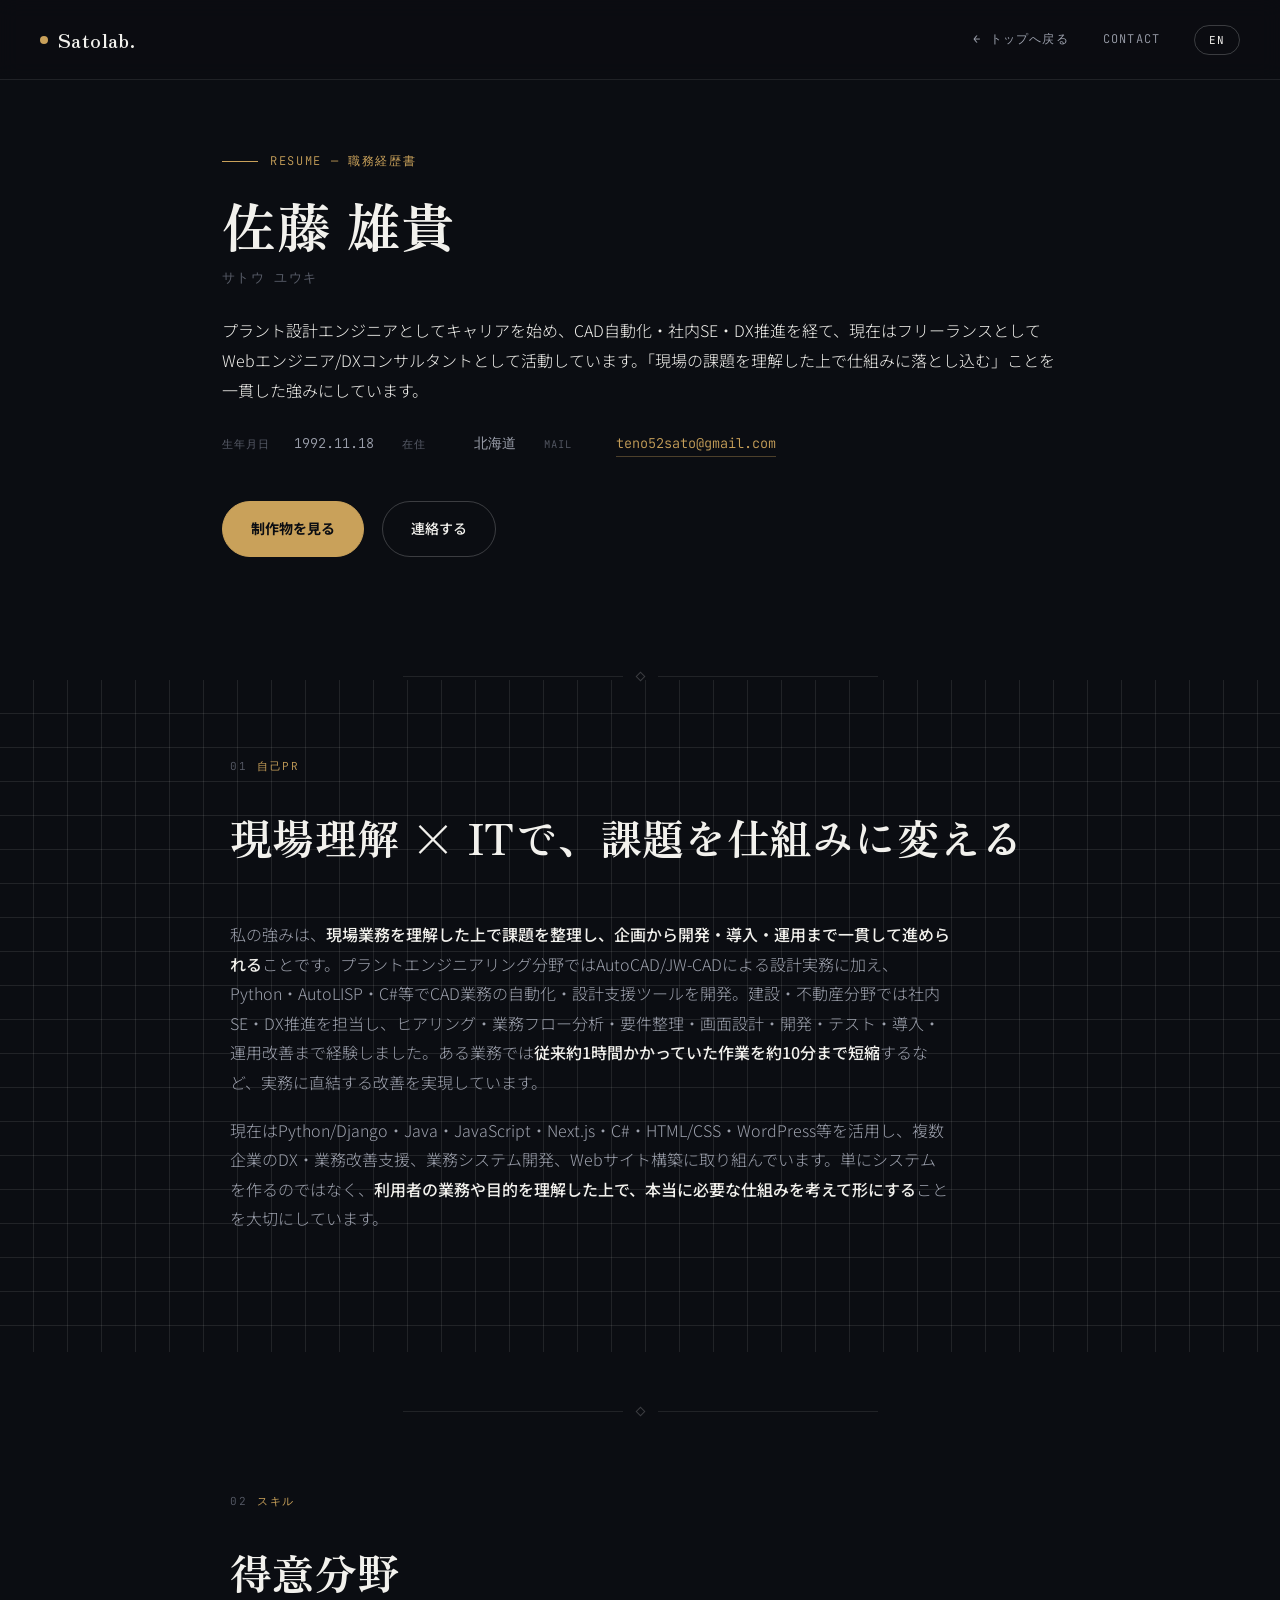
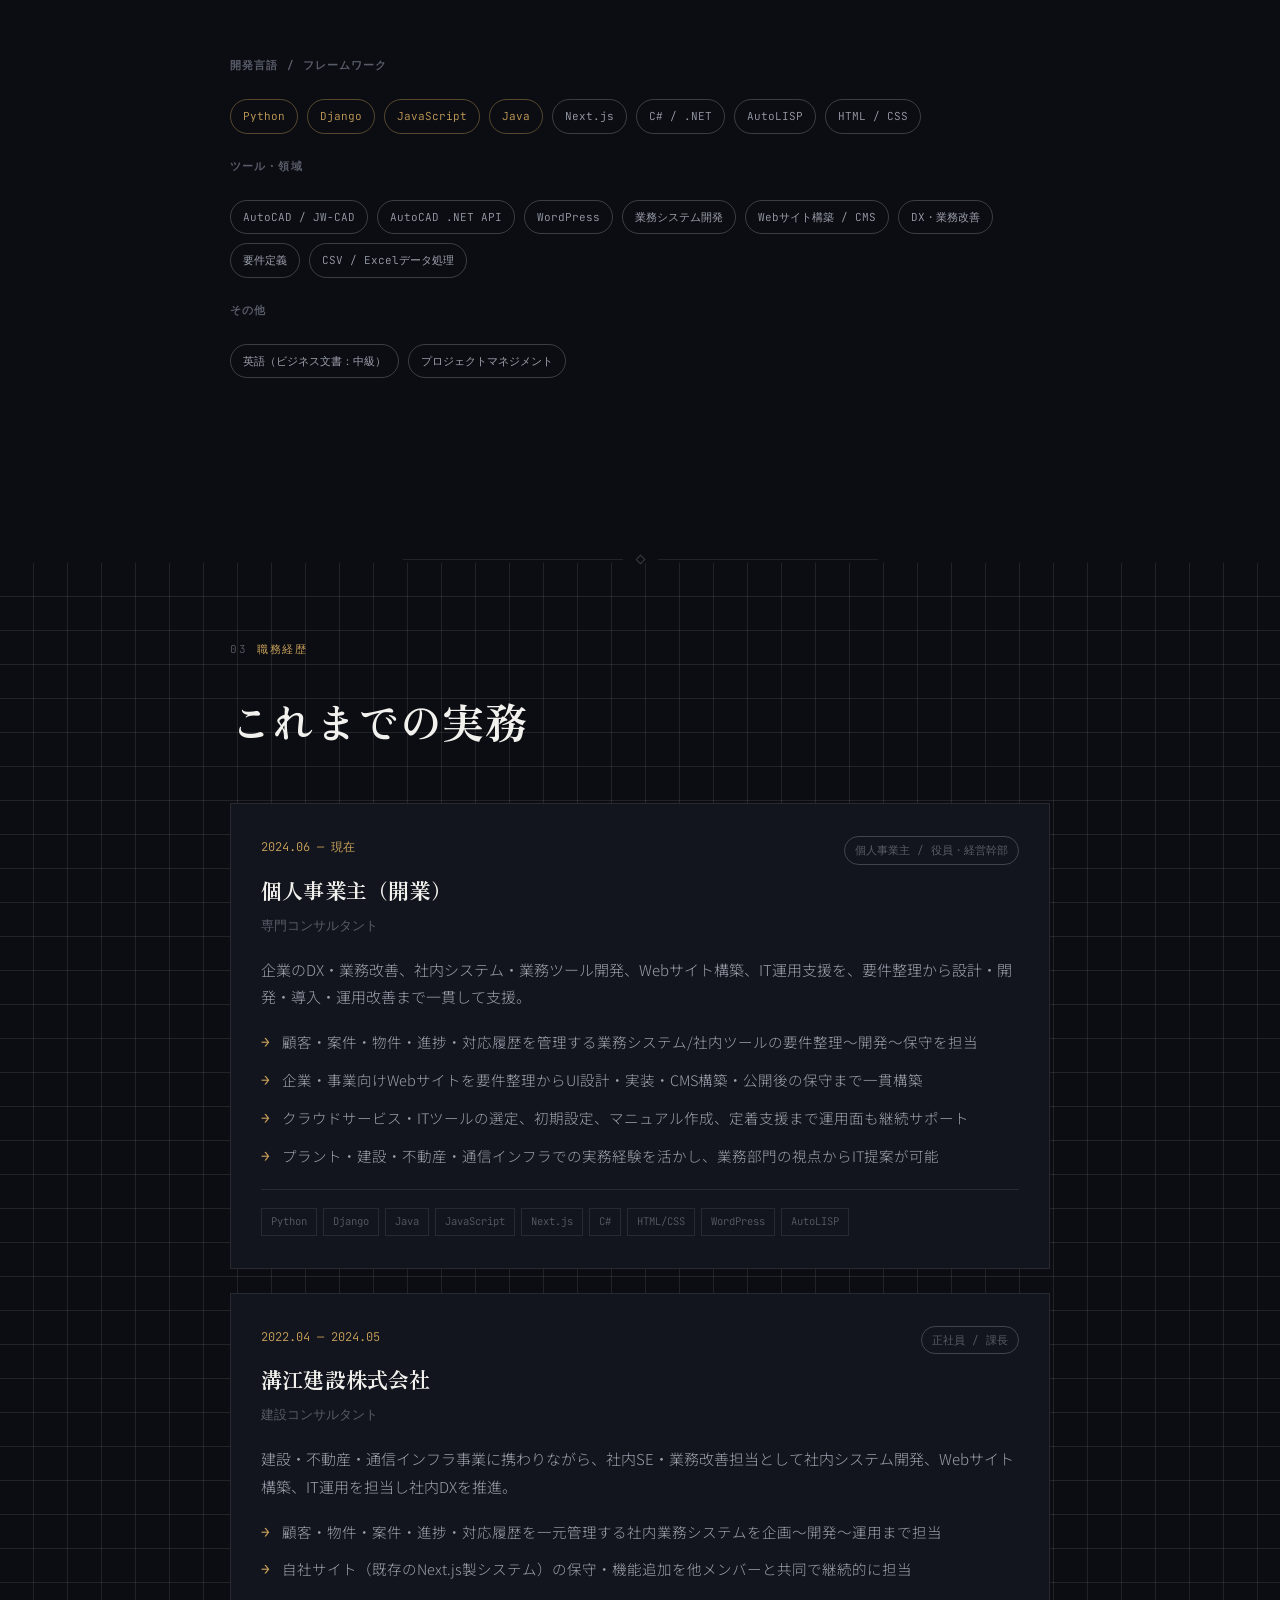
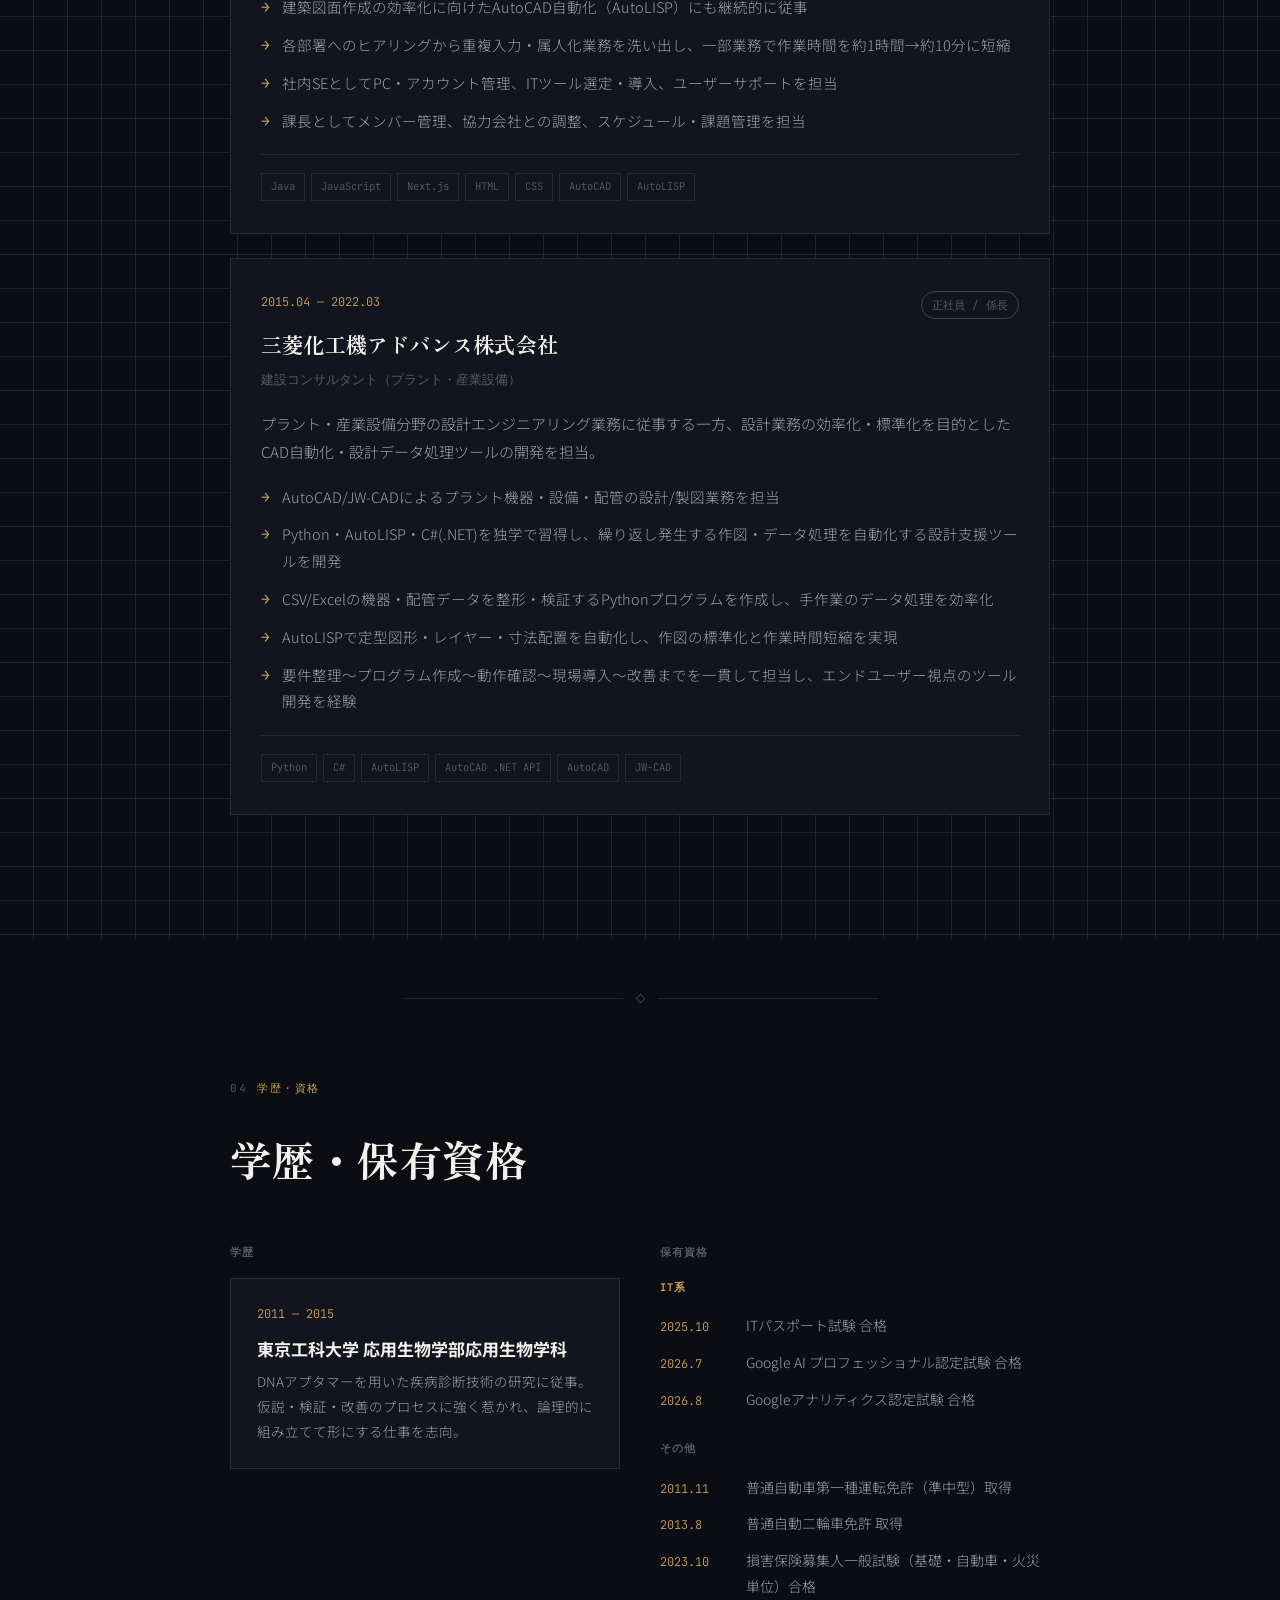
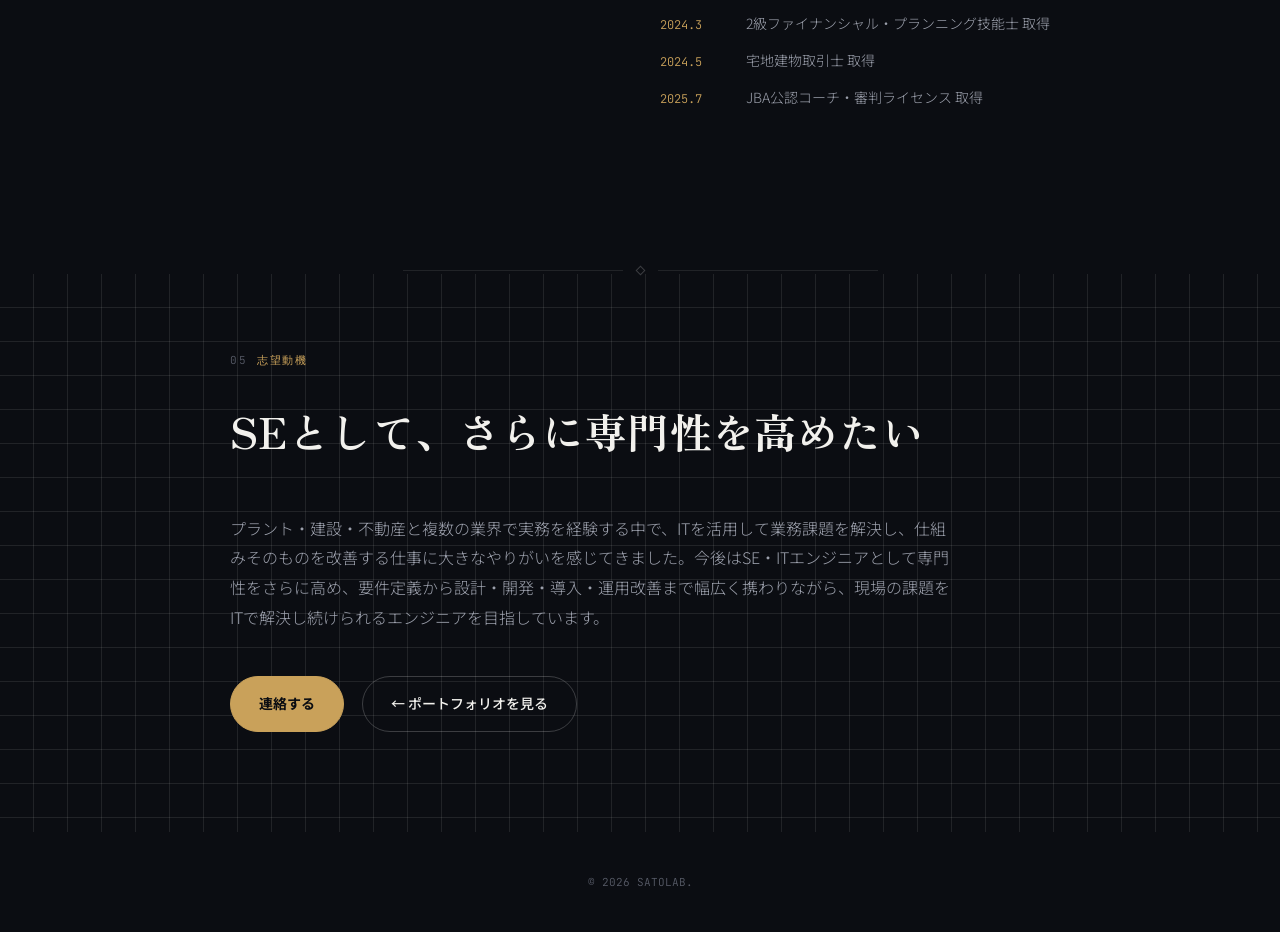
==== commit cd639ec9: "Update Mizoe Construction job details: replace WordPress site build with Next.js maintenance, add Au" ====
--- a/resume.html
+++ b/resume.html
@@ -51,9 +51,9 @@
     <h2 class="sec-title reveal"><span class="ja">現場理解 × ITで、課題を仕組みに変える</span><span class="en">Turning field problems into working systems</span></h2>
     <div class="lead reveal">
       <p class="ja">私の強みは、<strong>現場業務を理解した上で課題を整理し、企画から開発・導入・運用まで一貫して進められる</strong>ことです。プラントエンジニアリング分野ではAutoCAD/JW-CADによる設計実務に加え、Python・AutoLISP・C#等でCAD業務の自動化・設計支援ツールを開発。建設・不動産分野では社内SE・DX推進を担当し、ヒアリング・業務フロー分析・要件整理・画面設計・開発・テスト・導入・運用改善まで経験しました。ある業務では<strong>従来約1時間かかっていた作業を約10分まで短縮</strong>するなど、実務に直結する改善を実現しています。</p>
-      <p class="ja">現在はPython/Django・Java・JavaScript・C#・HTML/CSS・WordPress等を活用し、複数企業のDX・業務改善支援、業務システム開発、Webサイト構築に取り組んでいます。単にシステムを作るのではなく、<strong>利用者の業務や目的を理解した上で、本当に必要な仕組みを考えて形にする</strong>ことを大切にしています。</p>
+      <p class="ja">現在はPython/Django・Java・JavaScript・Next.js・C#・HTML/CSS・WordPress等を活用し、複数企業のDX・業務改善支援、業務システム開発、Webサイト構築に取り組んでいます。単にシステムを作るのではなく、<strong>利用者の業務や目的を理解した上で、本当に必要な仕組みを考えて形にする</strong>ことを大切にしています。</p>
       <p class="en">My strength is understanding how work actually gets done on the ground, then carrying that understanding through planning, development, rollout, and operation as one continuous thread. In plant engineering I designed with AutoCAD/JW-CAD and built CAD-automation tools in Python, AutoLISP, and C#. In construction/real-estate I ran in-house DX projects end to end — interviews, workflow analysis, requirements, screen design, build, test, rollout, and iteration — cutting one recurring task from roughly an hour to about ten minutes.</p>
-      <p class="en">Today I work across Python/Django, Java, JavaScript, C#, HTML/CSS, and WordPress, supporting DX and process improvement, building internal systems, and shipping websites for multiple clients. I don't just build what's asked — I take the time to understand what a system is actually for before deciding what to build.</p>
+      <p class="en">Today I work across Python/Django, Java, JavaScript, Next.js, C#, HTML/CSS, and WordPress, supporting DX and process improvement, building internal systems, and shipping websites for multiple clients. I don't just build what's asked — I take the time to understand what a system is actually for before deciding what to build.</p>
     </div>
   </div>
 </section>
@@ -68,7 +68,7 @@
         <h4><span class="ja">開発言語 / フレームワーク</span><span class="en">Languages</span></h4>
         <div class="tag-row">
           <span class="tag strong">Python</span><span class="tag strong">Django</span><span class="tag strong">JavaScript</span><span class="tag strong">Java</span>
-          <span class="tag">C# / .NET</span><span class="tag">AutoLISP</span><span class="tag">HTML / CSS</span>
+          <span class="tag">Next.js</span><span class="tag">C# / .NET</span><span class="tag">AutoLISP</span><span class="tag">HTML / CSS</span>
         </div>
       </div>
       <div class="skill-group">
@@ -112,7 +112,7 @@
         <li><span class="ja">クラウドサービス・ITツールの選定、初期設定、マニュアル作成、定着支援まで運用面も継続サポート</span><span class="en">Select and roll out cloud/IT tools, including setup, documentation, and adoption support</span></li>
         <li><span class="ja">プラント・建設・不動産・通信インフラでの実務経験を活かし、業務部門の視点からIT提案が可能</span><span class="en">Bring hands-on experience across plant, construction, real-estate, and telecom-infra sectors to every engagement</span></li>
       </ul>
-      <div class="stack-row mono"><span>Python</span><span>Django</span><span>Java</span><span>JavaScript</span><span>C#</span><span>HTML/CSS</span><span>WordPress</span><span>AutoLISP</span></div>
+      <div class="stack-row mono"><span>Python</span><span>Django</span><span>Java</span><span>JavaScript</span><span>Next.js</span><span>C#</span><span>HTML/CSS</span><span>WordPress</span><span>AutoLISP</span></div>
     </article>
 
     <article class="job reveal">
@@ -128,12 +128,13 @@
       </p>
       <ul class="achieve-list">
         <li><span class="ja">顧客・物件・案件・進捗・対応履歴を一元管理する社内業務システムを企画〜開発〜運用まで担当</span><span class="en">Planned, built, and ran an internal system consolidating customer, property, project, and status data</span></li>
-        <li><span class="ja">不動産事業向けWebサイトを新規構築。HTML/CSS/JS/WordPressでレスポンシブ対応、社内更新できる運用体制も整備</span><span class="en">Built a new responsive real-estate website with WordPress, and set up an in-house update workflow</span></li>
+        <li><span class="ja">自社サイト（既存のNext.js製システム）の保守・機能追加を他メンバーと共同で継続的に担当</span><span class="en">Maintained and added features to the company's existing Next.js website, working jointly with other team members on an ongoing basis</span></li>
+        <li><span class="ja">建築図面作成の効率化に向けたAutoCAD自動化（AutoLISP）にも継続的に従事</span><span class="en">Also continuously worked on AutoCAD automation (AutoLISP) to streamline architectural drawing production</span></li>
         <li><span class="ja">各部署へのヒアリングから重複入力・属人化業務を洗い出し、一部業務で作業時間を約1時間→約10分に短縮</span><span class="en">Identified duplicated/siloed work through interviews and cut one recurring task from ~1 hour to ~10 minutes</span></li>
         <li><span class="ja">社内SEとしてPC・アカウント管理、ITツール選定・導入、ユーザーサポートを担当</span><span class="en">Managed PCs/accounts, selected and deployed IT tools, and supported end users</span></li>
         <li><span class="ja">課長としてメンバー管理、協力会社との調整、スケジュール・課題管理を担当</span><span class="en">As manager, led team members and coordinated schedules and issues with partner vendors</span></li>
       </ul>
-      <div class="stack-row mono"><span>Java</span><span>JavaScript</span><span>HTML</span><span>CSS</span><span>WordPress</span><span>Adobe Photoshop</span><span>Adobe Illustrator</span></div>
+      <div class="stack-row mono"><span>Java</span><span>JavaScript</span><span>Next.js</span><span>HTML</span><span>CSS</span><span>AutoCAD</span><span>AutoLISP</span></div>
     </article>
 
     <article class="job reveal">
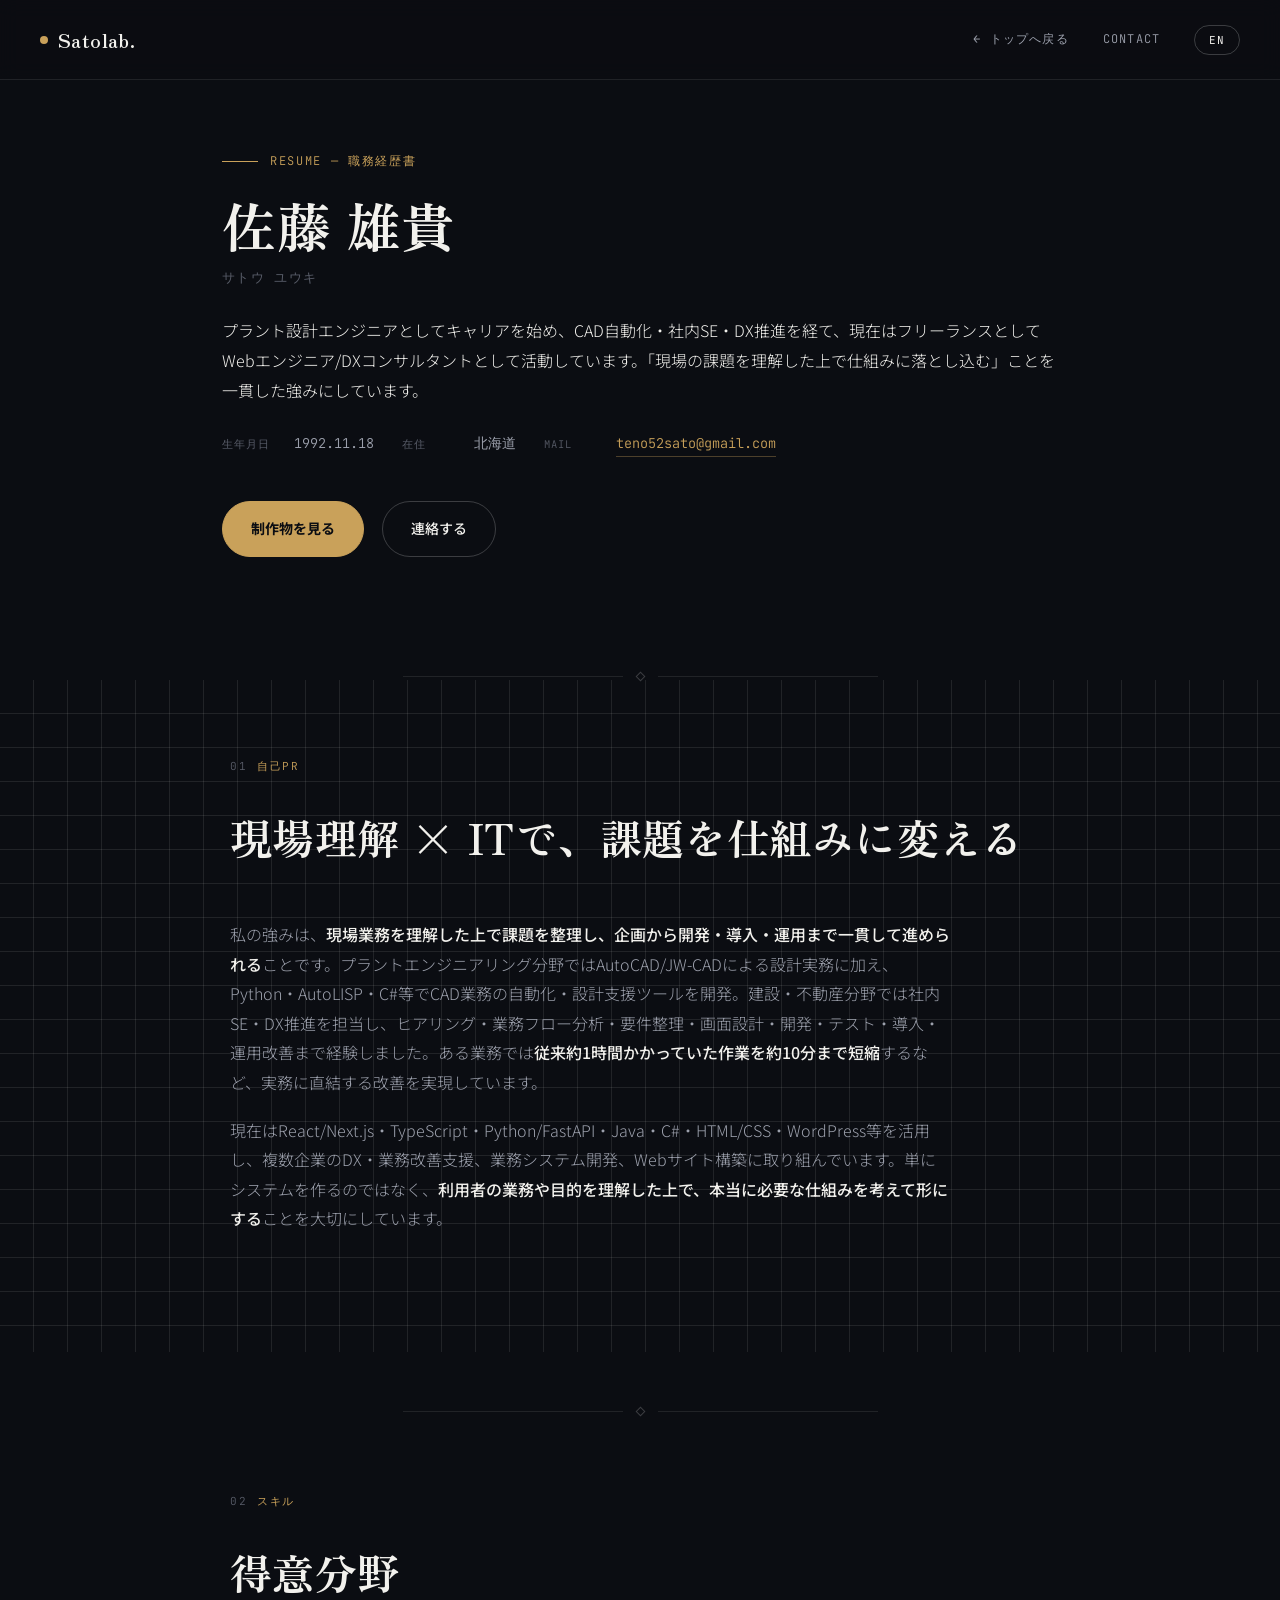
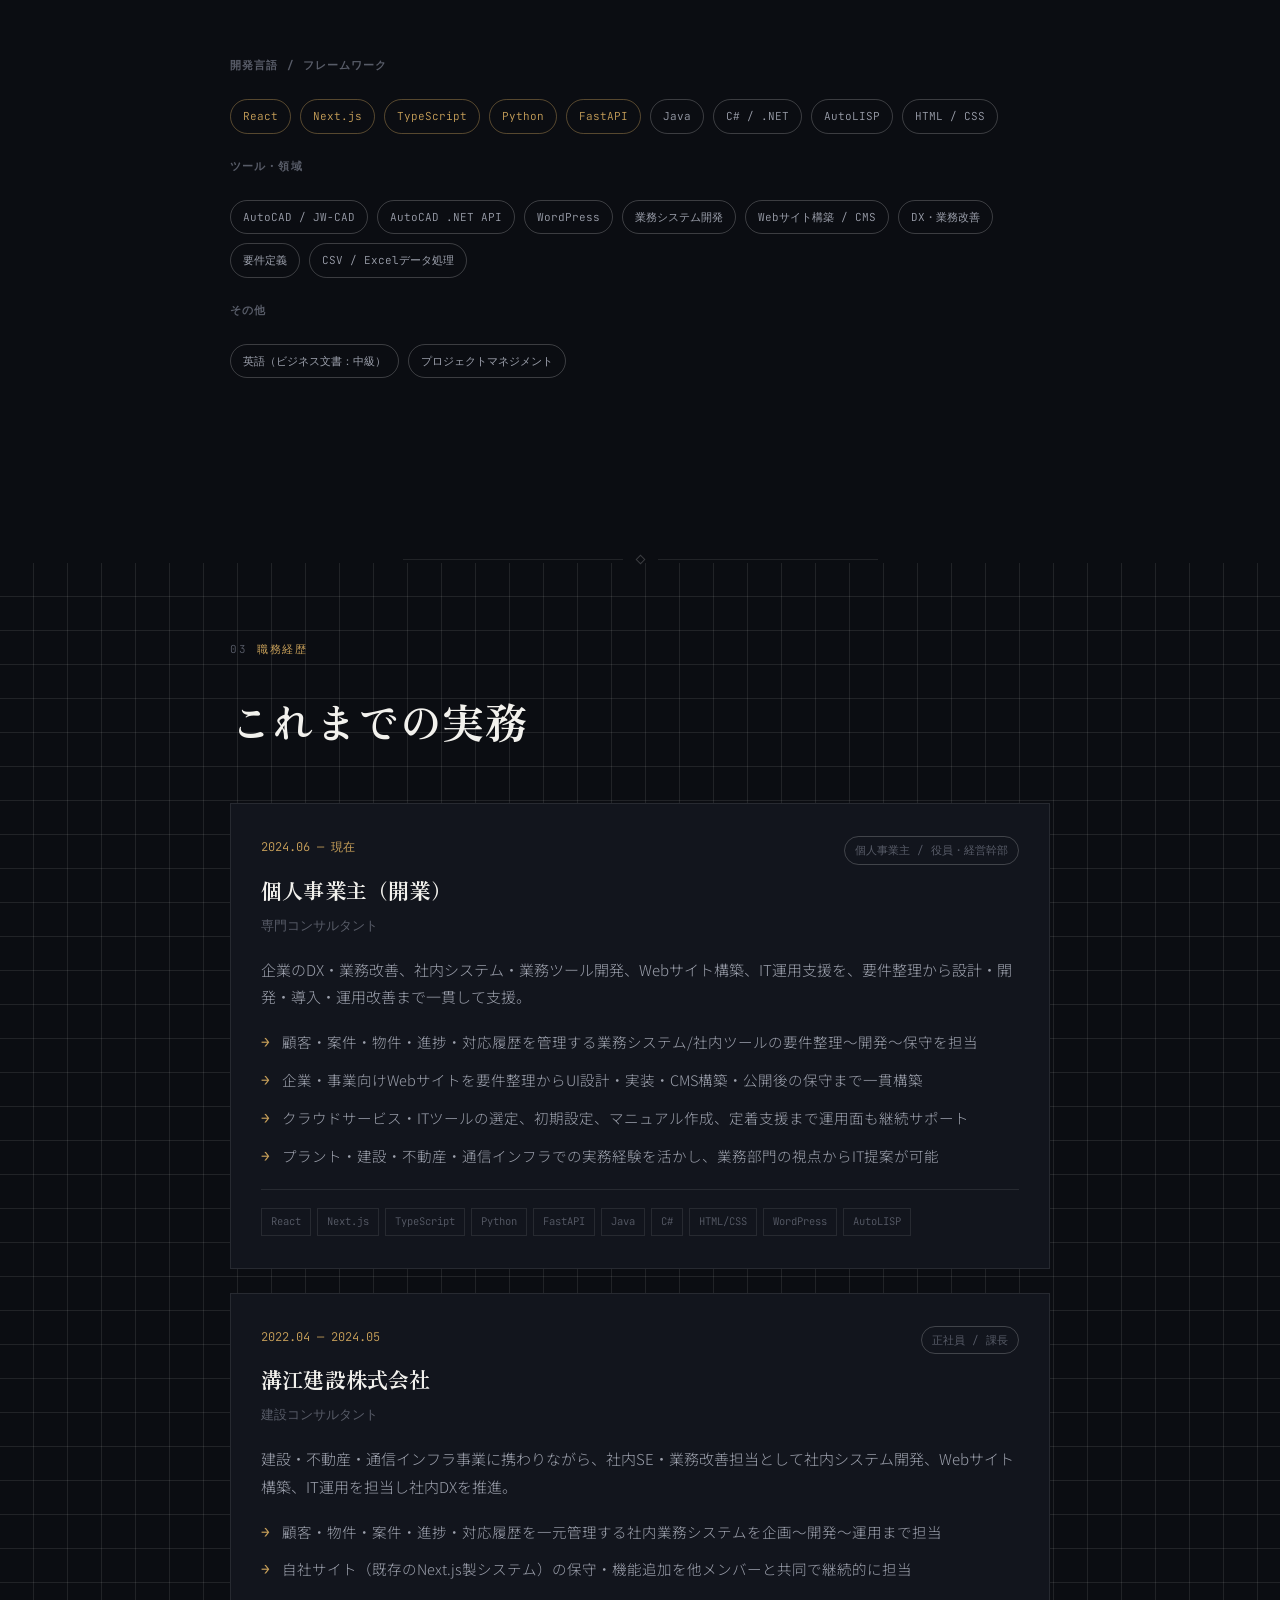
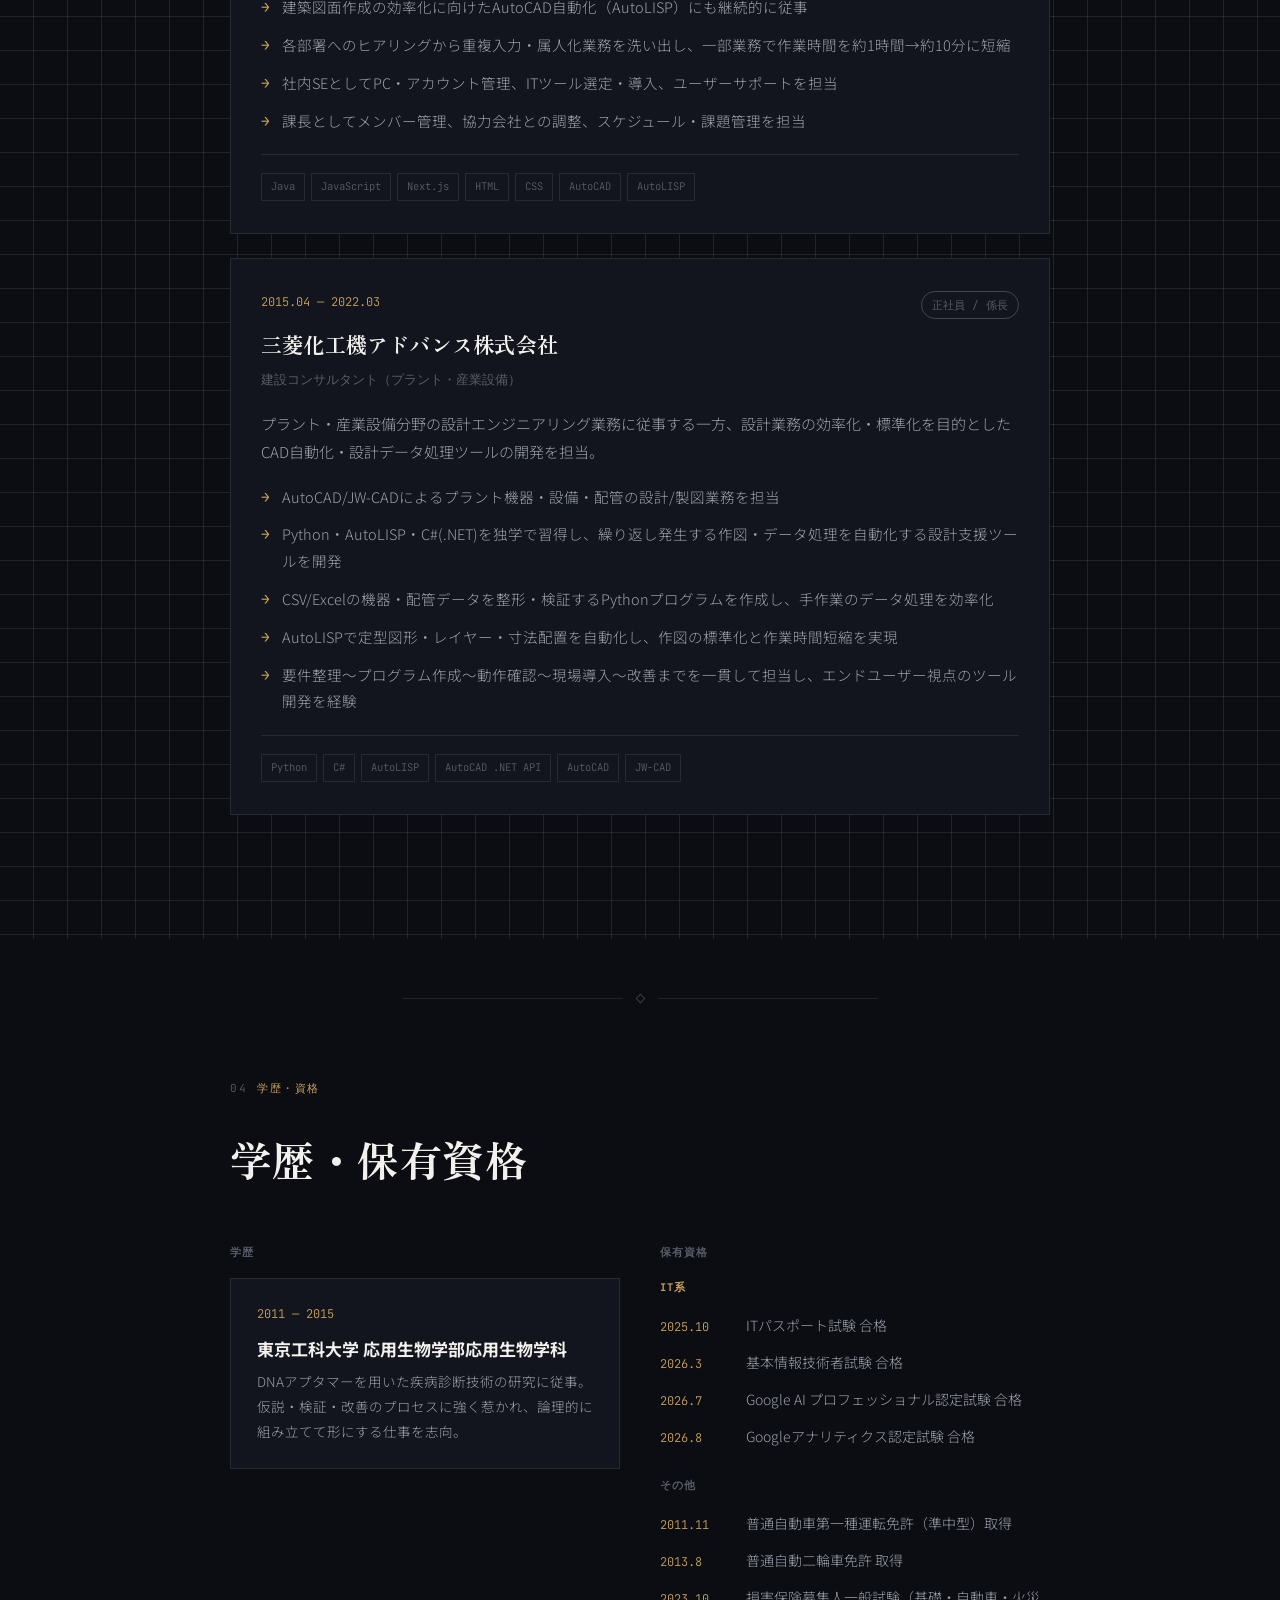
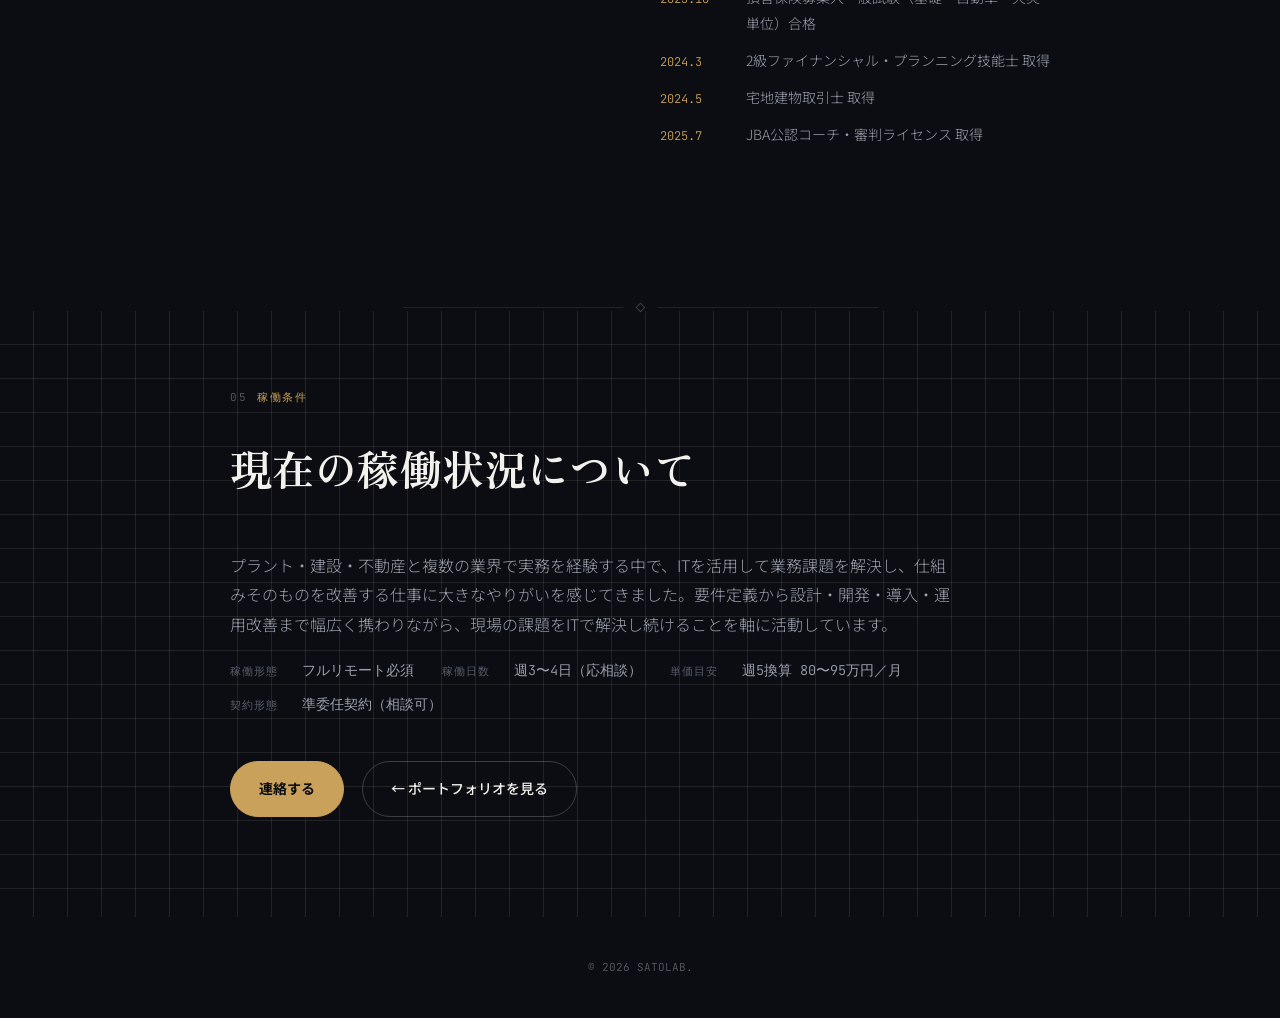
==== commit 4325b059: "Reposition site for freelance client acquisition: add Why Me carousel, WORKS entries, availability i" ====
--- a/resume.html
+++ b/resume.html
@@ -51,9 +51,9 @@
     <h2 class="sec-title reveal"><span class="ja">現場理解 × ITで、課題を仕組みに変える</span><span class="en">Turning field problems into working systems</span></h2>
     <div class="lead reveal">
       <p class="ja">私の強みは、<strong>現場業務を理解した上で課題を整理し、企画から開発・導入・運用まで一貫して進められる</strong>ことです。プラントエンジニアリング分野ではAutoCAD/JW-CADによる設計実務に加え、Python・AutoLISP・C#等でCAD業務の自動化・設計支援ツールを開発。建設・不動産分野では社内SE・DX推進を担当し、ヒアリング・業務フロー分析・要件整理・画面設計・開発・テスト・導入・運用改善まで経験しました。ある業務では<strong>従来約1時間かかっていた作業を約10分まで短縮</strong>するなど、実務に直結する改善を実現しています。</p>
-      <p class="ja">現在はPython/Django・Java・JavaScript・Next.js・C#・HTML/CSS・WordPress等を活用し、複数企業のDX・業務改善支援、業務システム開発、Webサイト構築に取り組んでいます。単にシステムを作るのではなく、<strong>利用者の業務や目的を理解した上で、本当に必要な仕組みを考えて形にする</strong>ことを大切にしています。</p>
+      <p class="ja">現在はReact/Next.js・TypeScript・Python/FastAPI・Java・C#・HTML/CSS・WordPress等を活用し、複数企業のDX・業務改善支援、業務システム開発、Webサイト構築に取り組んでいます。単にシステムを作るのではなく、<strong>利用者の業務や目的を理解した上で、本当に必要な仕組みを考えて形にする</strong>ことを大切にしています。</p>
       <p class="en">My strength is understanding how work actually gets done on the ground, then carrying that understanding through planning, development, rollout, and operation as one continuous thread. In plant engineering I designed with AutoCAD/JW-CAD and built CAD-automation tools in Python, AutoLISP, and C#. In construction/real-estate I ran in-house DX projects end to end — interviews, workflow analysis, requirements, screen design, build, test, rollout, and iteration — cutting one recurring task from roughly an hour to about ten minutes.</p>
-      <p class="en">Today I work across Python/Django, Java, JavaScript, Next.js, C#, HTML/CSS, and WordPress, supporting DX and process improvement, building internal systems, and shipping websites for multiple clients. I don't just build what's asked — I take the time to understand what a system is actually for before deciding what to build.</p>
+      <p class="en">Today I work across React/Next.js, TypeScript, Python/FastAPI, Java, C#, HTML/CSS, and WordPress, supporting DX and process improvement, building internal systems, and shipping websites for multiple clients. I don't just build what's asked — I take the time to understand what a system is actually for before deciding what to build.</p>
     </div>
   </div>
 </section>
@@ -67,8 +67,8 @@
       <div class="skill-group">
         <h4><span class="ja">開発言語 / フレームワーク</span><span class="en">Languages</span></h4>
         <div class="tag-row">
-          <span class="tag strong">Python</span><span class="tag strong">Django</span><span class="tag strong">JavaScript</span><span class="tag strong">Java</span>
-          <span class="tag">Next.js</span><span class="tag">C# / .NET</span><span class="tag">AutoLISP</span><span class="tag">HTML / CSS</span>
+          <span class="tag strong">React</span><span class="tag strong">Next.js</span><span class="tag strong">TypeScript</span><span class="tag strong">Python</span><span class="tag strong">FastAPI</span>
+          <span class="tag">Java</span><span class="tag">C# / .NET</span><span class="tag">AutoLISP</span><span class="tag">HTML / CSS</span>
         </div>
       </div>
       <div class="skill-group">
@@ -112,7 +112,7 @@
         <li><span class="ja">クラウドサービス・ITツールの選定、初期設定、マニュアル作成、定着支援まで運用面も継続サポート</span><span class="en">Select and roll out cloud/IT tools, including setup, documentation, and adoption support</span></li>
         <li><span class="ja">プラント・建設・不動産・通信インフラでの実務経験を活かし、業務部門の視点からIT提案が可能</span><span class="en">Bring hands-on experience across plant, construction, real-estate, and telecom-infra sectors to every engagement</span></li>
       </ul>
-      <div class="stack-row mono"><span>Python</span><span>Django</span><span>Java</span><span>JavaScript</span><span>Next.js</span><span>C#</span><span>HTML/CSS</span><span>WordPress</span><span>AutoLISP</span></div>
+      <div class="stack-row mono"><span>React</span><span>Next.js</span><span>TypeScript</span><span>Python</span><span>FastAPI</span><span>Java</span><span>C#</span><span>HTML/CSS</span><span>WordPress</span><span>AutoLISP</span></div>
     </article>
 
     <article class="job reveal">
@@ -181,7 +181,9 @@
         <ul class="quals-list" style="margin-bottom:26px;">
           
           <li><span class="date mono">2025.10</span><span class="label"><span class="ja">ITパスポート試験 合格</span><span class="en">IT Passport Exam</span></span></li>
-          
+
+          <li><span class="date mono">2026.3</span><span class="label"><span class="ja">基本情報技術者試験 合格</span><span class="en">Fundamental Information Technology Engineer Exam</span></span></li>
+
           <li><span class="date mono">2026.7</span><span class="label"><span class="ja">Google AI プロフェッショナル認定試験 合格</span><span class="en">Google AI Professional Certification</span></span></li>
           
           <li><span class="date mono">2026.8</span><span class="label"><span class="ja">Googleアナリティクス認定試験 合格</span><span class="en">Google Analytics Certification</span></span></li>
@@ -212,11 +214,17 @@
 <div class="divider"><span class="seg"></span><span class="diamond"></span><span class="seg"></span></div>
 <section class="texture">
   <div class="sheet">
-    <div class="eyebrow"><span class="n">05</span><span class="ja">志望動機</span><span class="en">WHAT I'M LOOKING FOR</span></div>
-    <h2 class="sec-title reveal"><span class="ja">SEとして、さらに専門性を高めたい</span><span class="en">Growing further as a software engineer</span></h2>
+    <div class="eyebrow"><span class="n">05</span><span class="ja">稼働条件</span><span class="en">AVAILABILITY</span></div>
+    <h2 class="sec-title reveal"><span class="ja">現在の稼働状況について</span><span class="en">Current availability</span></h2>
     <div class="lead reveal">
-      <p class="ja">プラント・建設・不動産と複数の業界で実務を経験する中で、ITを活用して業務課題を解決し、仕組みそのものを改善する仕事に大きなやりがいを感じてきました。今後はSE・ITエンジニアとして専門性をさらに高め、要件定義から設計・開発・導入・運用改善まで幅広く携わりながら、現場の課題をITで解決し続けられるエンジニアを目指しています。</span>
-      <p class="en">Across plant engineering, construction, and real estate, I've found the most reward in solving business problems through IT and improving the systems themselves. I want to keep deepening my expertise as an SE — staying involved end to end, from requirements through design, build, rollout, and continuous improvement — and keep solving problems on the ground through technology.</p>
+      <p class="ja">プラント・建設・不動産と複数の業界で実務を経験する中で、ITを活用して業務課題を解決し、仕組みそのものを改善する仕事に大きなやりがいを感じてきました。要件定義から設計・開発・導入・運用改善まで幅広く携わりながら、現場の課題をITで解決し続けることを軸に活動しています。</p>
+      <p class="en">Across plant engineering, construction, and real estate, I've found the most reward in solving business problems through IT and improving the systems themselves. I stay involved end to end — from requirements through design, build, rollout, and continuous improvement — solving problems on the ground through technology.</p>
+    </div>
+    <div class="meta-row mono reveal" style="margin-top:8px;">
+      <span class="meta-item"><span class="k ja">稼働形態</span><span class="k en">Style</span><span class="ja">フルリモート必須</span><span class="en">Fully remote only</span></span>
+      <span class="meta-item"><span class="k ja">稼働日数</span><span class="k en">Days/wk</span><span class="ja">週3〜4日（応相談）</span><span class="en">3–4 days (flexible)</span></span>
+      <span class="meta-item"><span class="k ja">単価目安</span><span class="k en">Rate</span><span class="ja">週5換算 80〜95万円／月</span><span class="en">¥800k–950k/mo (full-time equiv.)</span></span>
+      <span class="meta-item"><span class="k ja">契約形態</span><span class="k en">Contract</span><span class="ja">準委任契約（相談可）</span><span class="en">Quasi-mandate (negotiable)</span></span>
     </div>
     <div class="hero-ctas reveal">
       <a href="mailto:teno52sato@gmail.com" class="btn primary"><span class="ja">連絡する</span><span class="en">Get in touch</span></a>
--- a/css/style.css
+++ b/css/style.css
@@ -241,6 +241,36 @@
 }
 .tag.strong{ color:var(--accent); border-color:rgba(201,161,90,0.4); }
 
+/* why me — horizontal scroll cards */
+.why-scroll{
+  display:flex; gap:20px; overflow-x:auto; padding:4px 4px 16px;
+  scroll-snap-type:x mandatory; -webkit-overflow-scrolling:touch;
+  scrollbar-width:thin; scrollbar-color:var(--line-strong) transparent;
+}
+.why-scroll::-webkit-scrollbar{ height:6px; }
+.why-scroll::-webkit-scrollbar-track{ background:transparent; }
+.why-scroll::-webkit-scrollbar-thumb{ background:var(--line-strong); border-radius:999px; }
+.why-card{
+  flex:0 0 300px; scroll-snap-align:start;
+  background:var(--panel); border:1px solid var(--line); padding:28px 26px;
+  transition:border-color .25s ease;
+}
+.why-card:hover{ border-color:var(--accent); }
+.why-card .idx{
+  width:36px; height:36px; border-radius:50%; background:var(--accent-soft); color:var(--accent);
+  display:flex; align-items:center; justify-content:center; font-size:13px; font-weight:700; margin-bottom:18px;
+}
+.why-card h3{ font-size:17px; margin:0 0 12px; font-weight:700; line-height:1.4; }
+.why-card p{ color:var(--ink-muted); font-size:13.5px; margin:0; }
+.why-controls{ display:flex; gap:10px; justify-content:flex-end; }
+.why-controls button{
+  width:38px; height:38px; border-radius:50%; border:1px solid var(--line-strong); background:transparent;
+  color:var(--ink); cursor:pointer; font-size:15px; display:flex; align-items:center; justify-content:center;
+  transition:border-color .2s ease, color .2s ease;
+}
+.why-controls button:hover{ border-color:var(--accent); color:var(--accent); }
+@media (max-width:600px){ .why-card{ flex-basis:82vw; } }
+
 /* works */
 .works-grid{ display:grid; grid-template-columns:repeat(auto-fit,minmax(280px,1fr)); gap:24px; }
 .work-card{
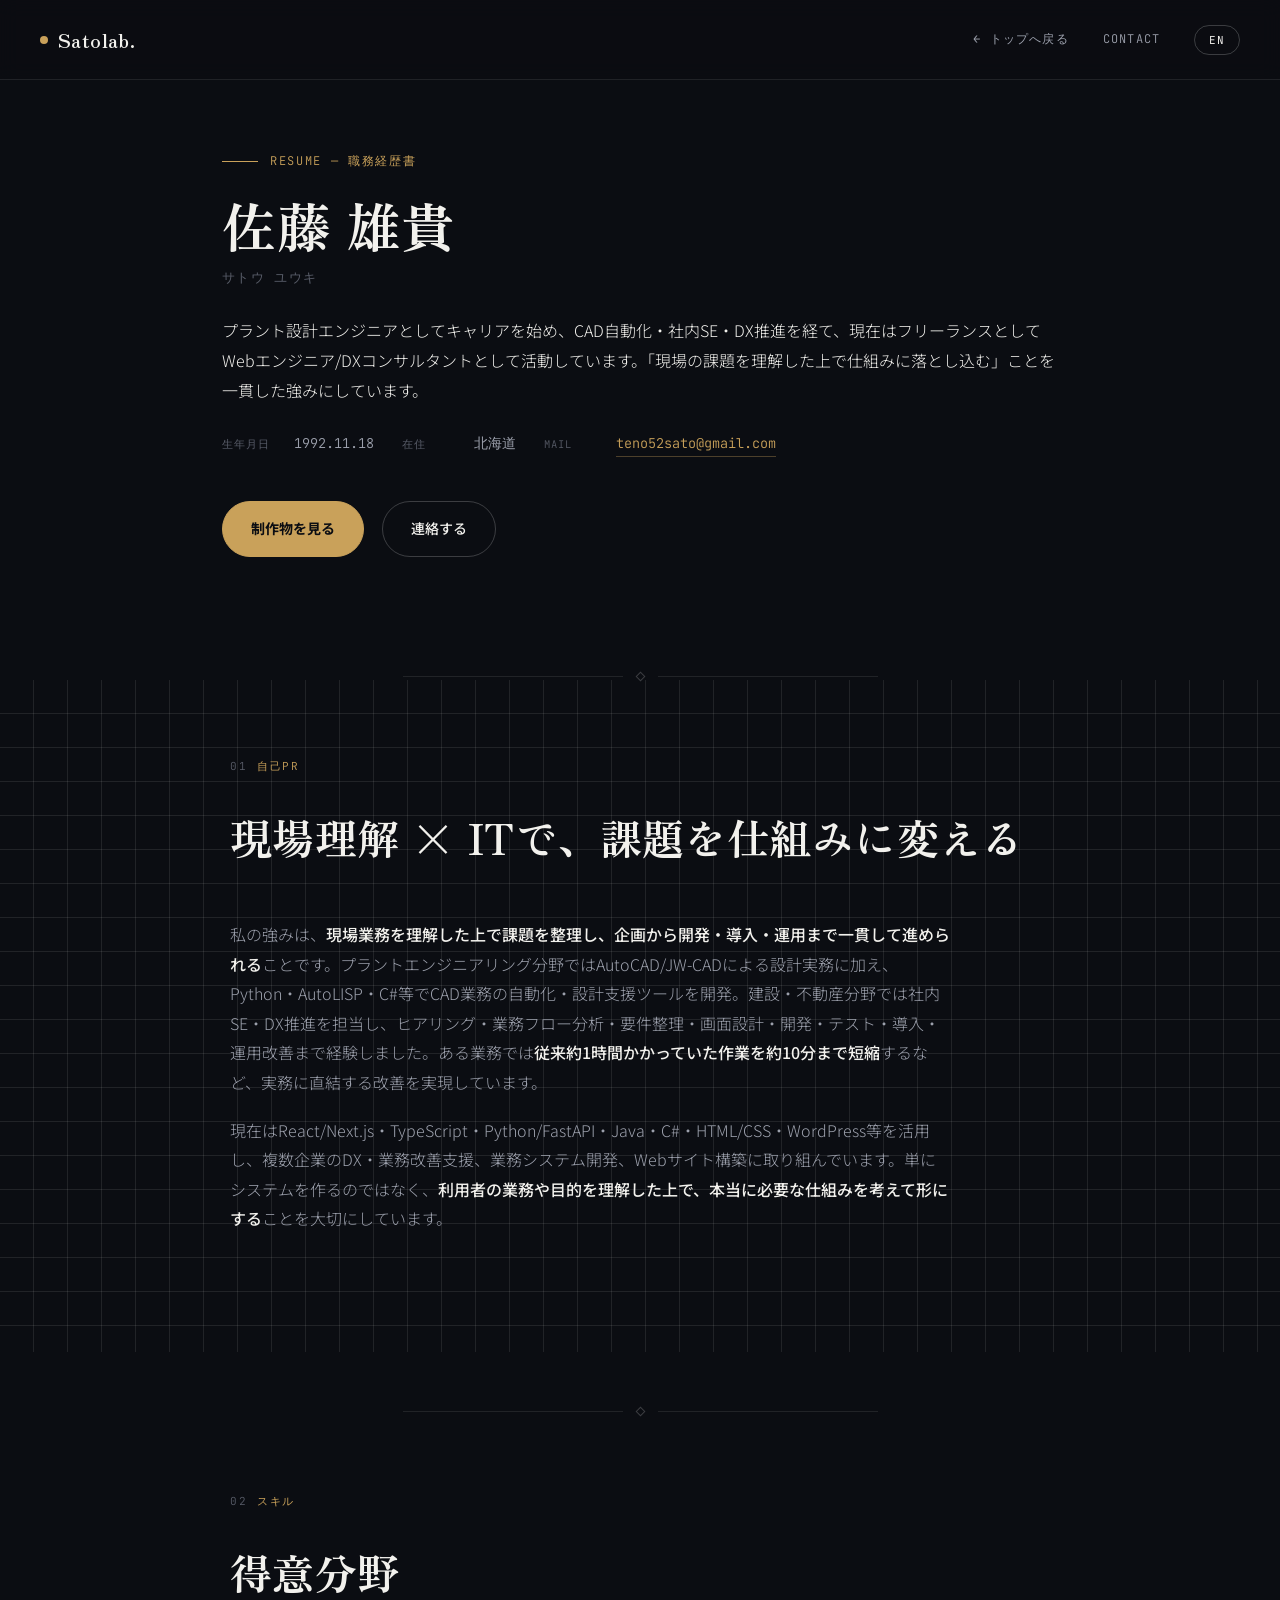
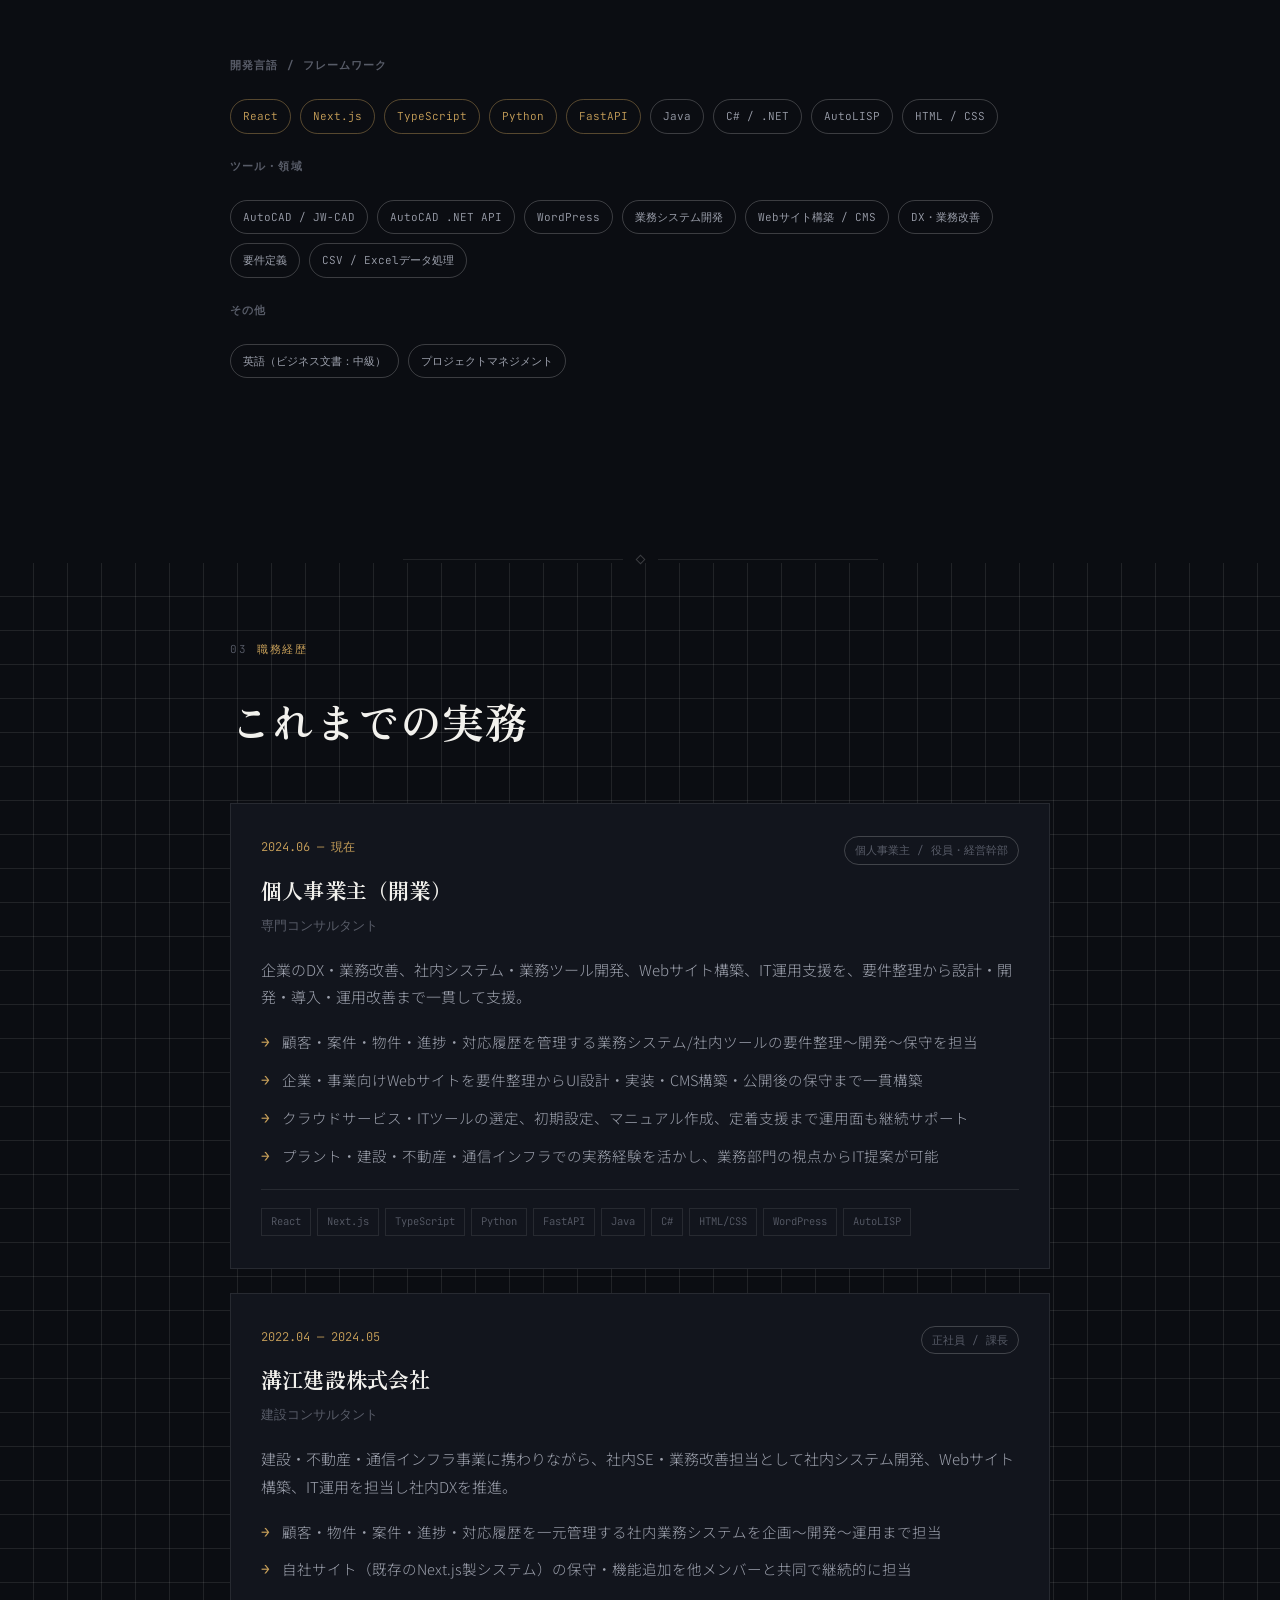
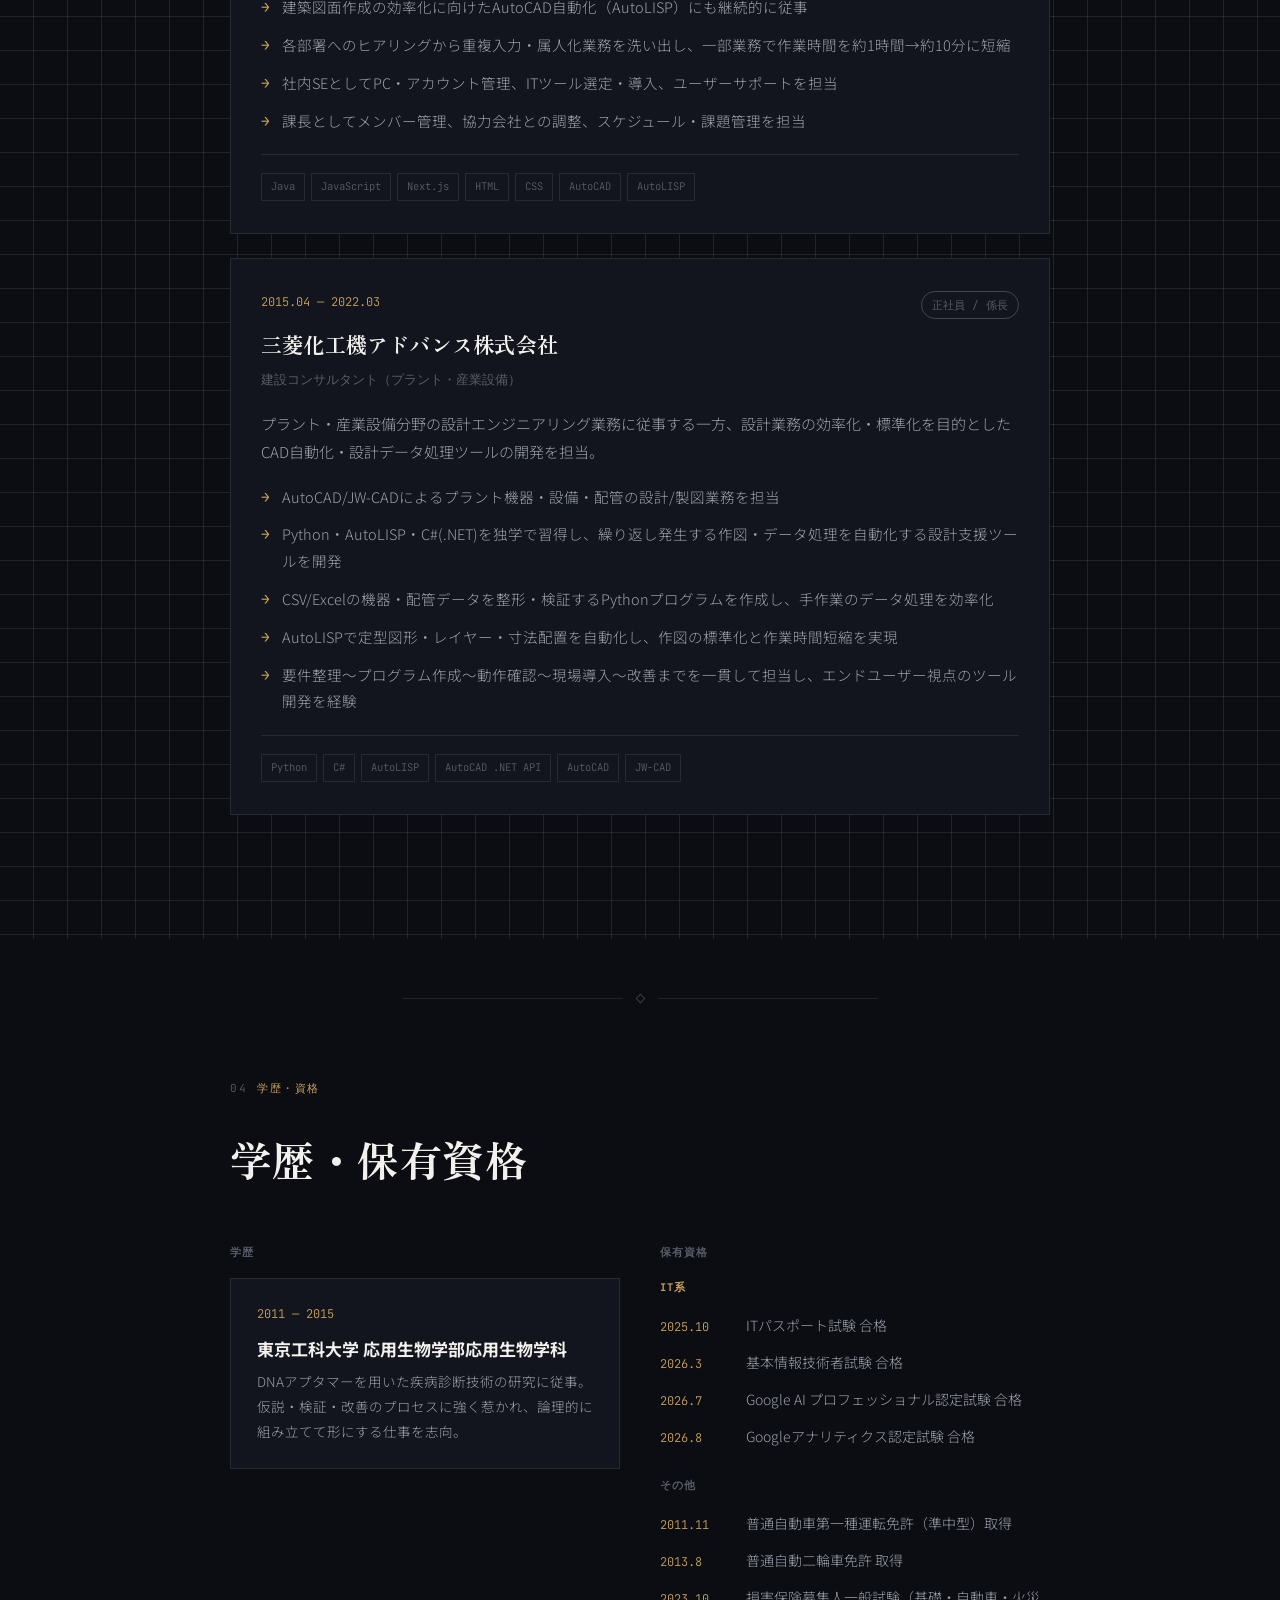
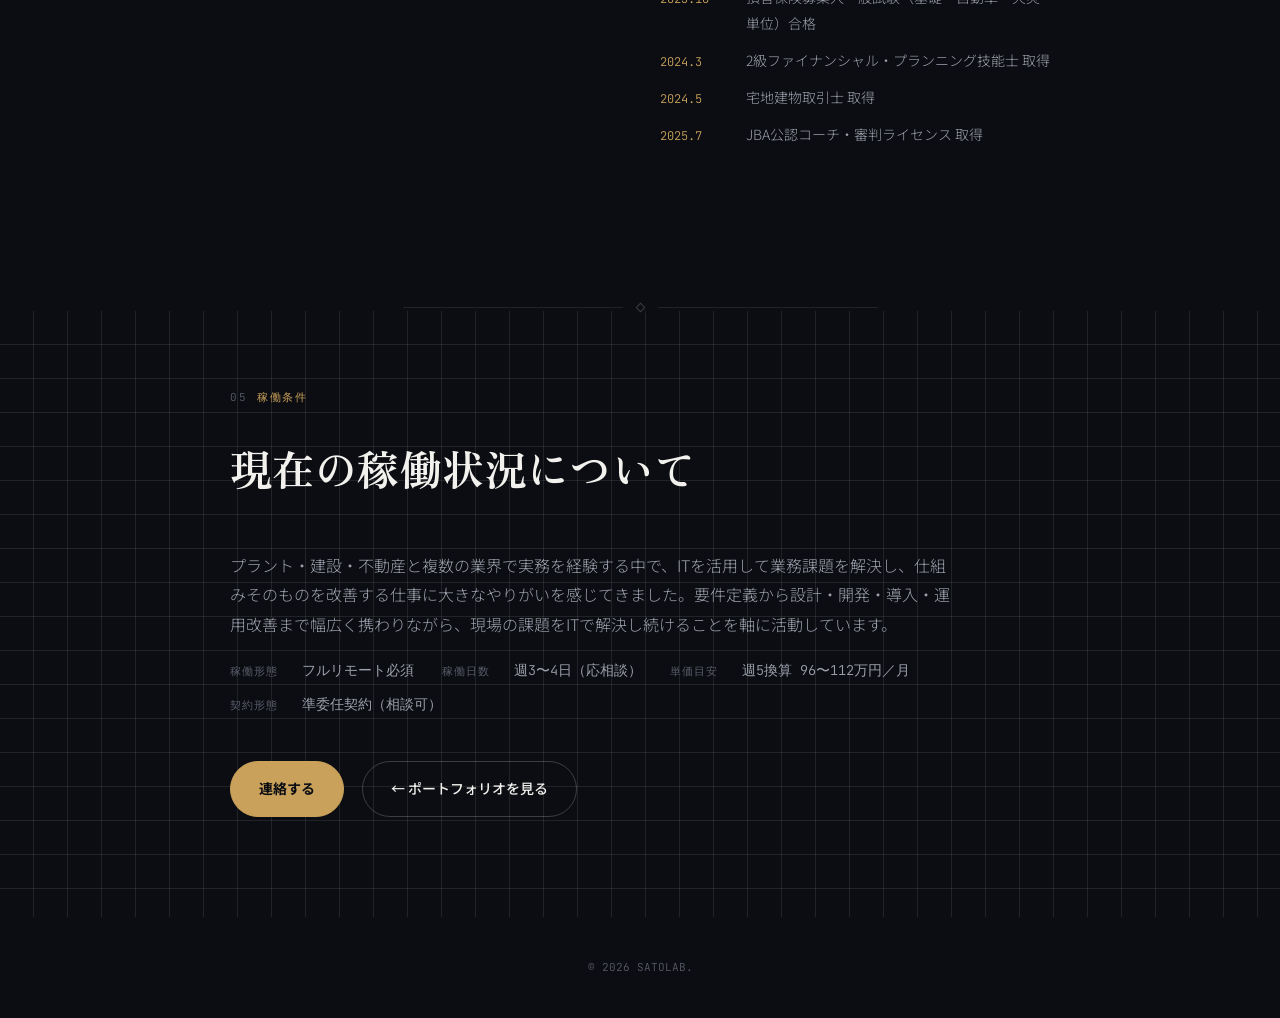
==== commit 58cfe718: "Raise rate target based on real market data (Findy Freelance / Levtech listings) Researched live ful" ====
--- a/resume.html
+++ b/resume.html
@@ -223,7 +223,7 @@
     <div class="meta-row mono reveal" style="margin-top:8px;">
       <span class="meta-item"><span class="k ja">稼働形態</span><span class="k en">Style</span><span class="ja">フルリモート必須</span><span class="en">Fully remote only</span></span>
       <span class="meta-item"><span class="k ja">稼働日数</span><span class="k en">Days/wk</span><span class="ja">週3〜4日（応相談）</span><span class="en">3–4 days (flexible)</span></span>
-      <span class="meta-item"><span class="k ja">単価目安</span><span class="k en">Rate</span><span class="ja">週5換算 80〜95万円／月</span><span class="en">¥800k–950k/mo (full-time equiv.)</span></span>
+      <span class="meta-item"><span class="k ja">単価目安</span><span class="k en">Rate</span><span class="ja">週5換算 96〜112万円／月</span><span class="en">¥960k–1.12M/mo (full-time equiv.)</span></span>
       <span class="meta-item"><span class="k ja">契約形態</span><span class="k en">Contract</span><span class="ja">準委任契約（相談可）</span><span class="en">Quasi-mandate (negotiable)</span></span>
     </div>
     <div class="hero-ctas reveal">
